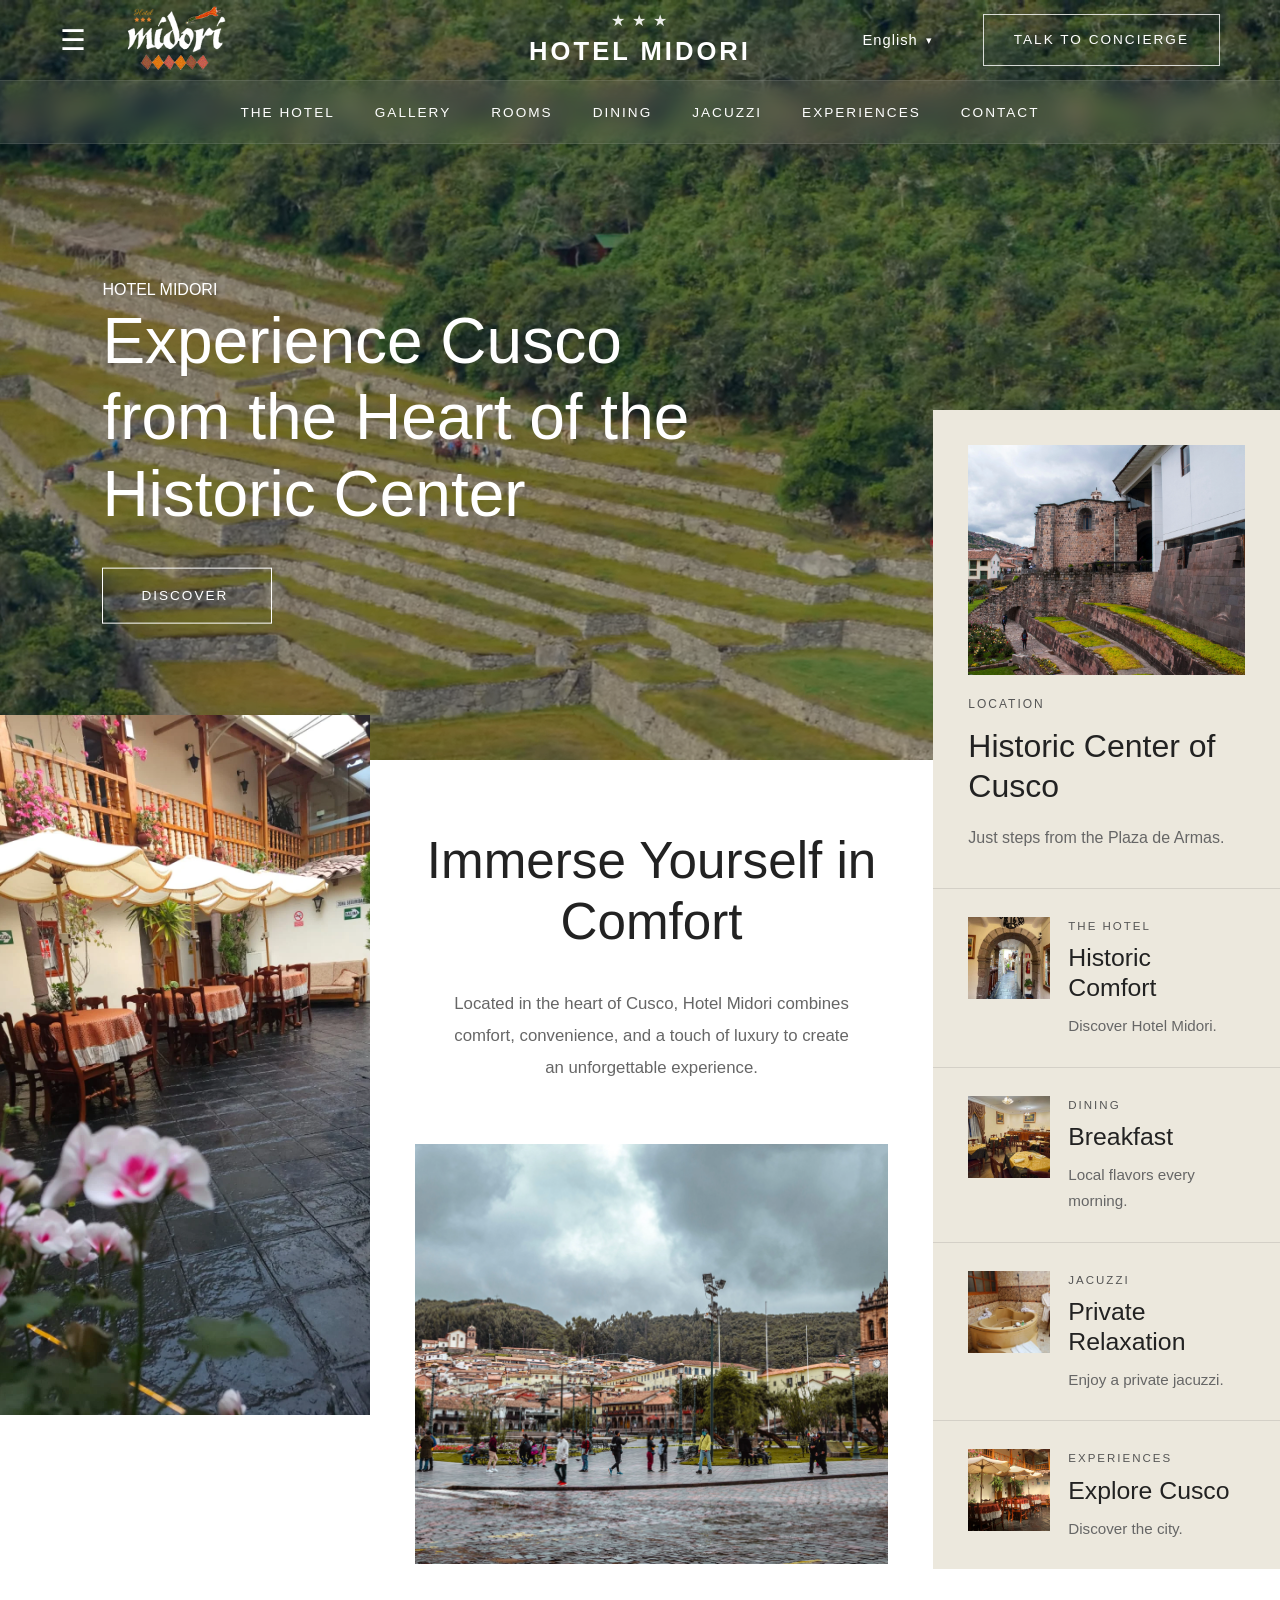
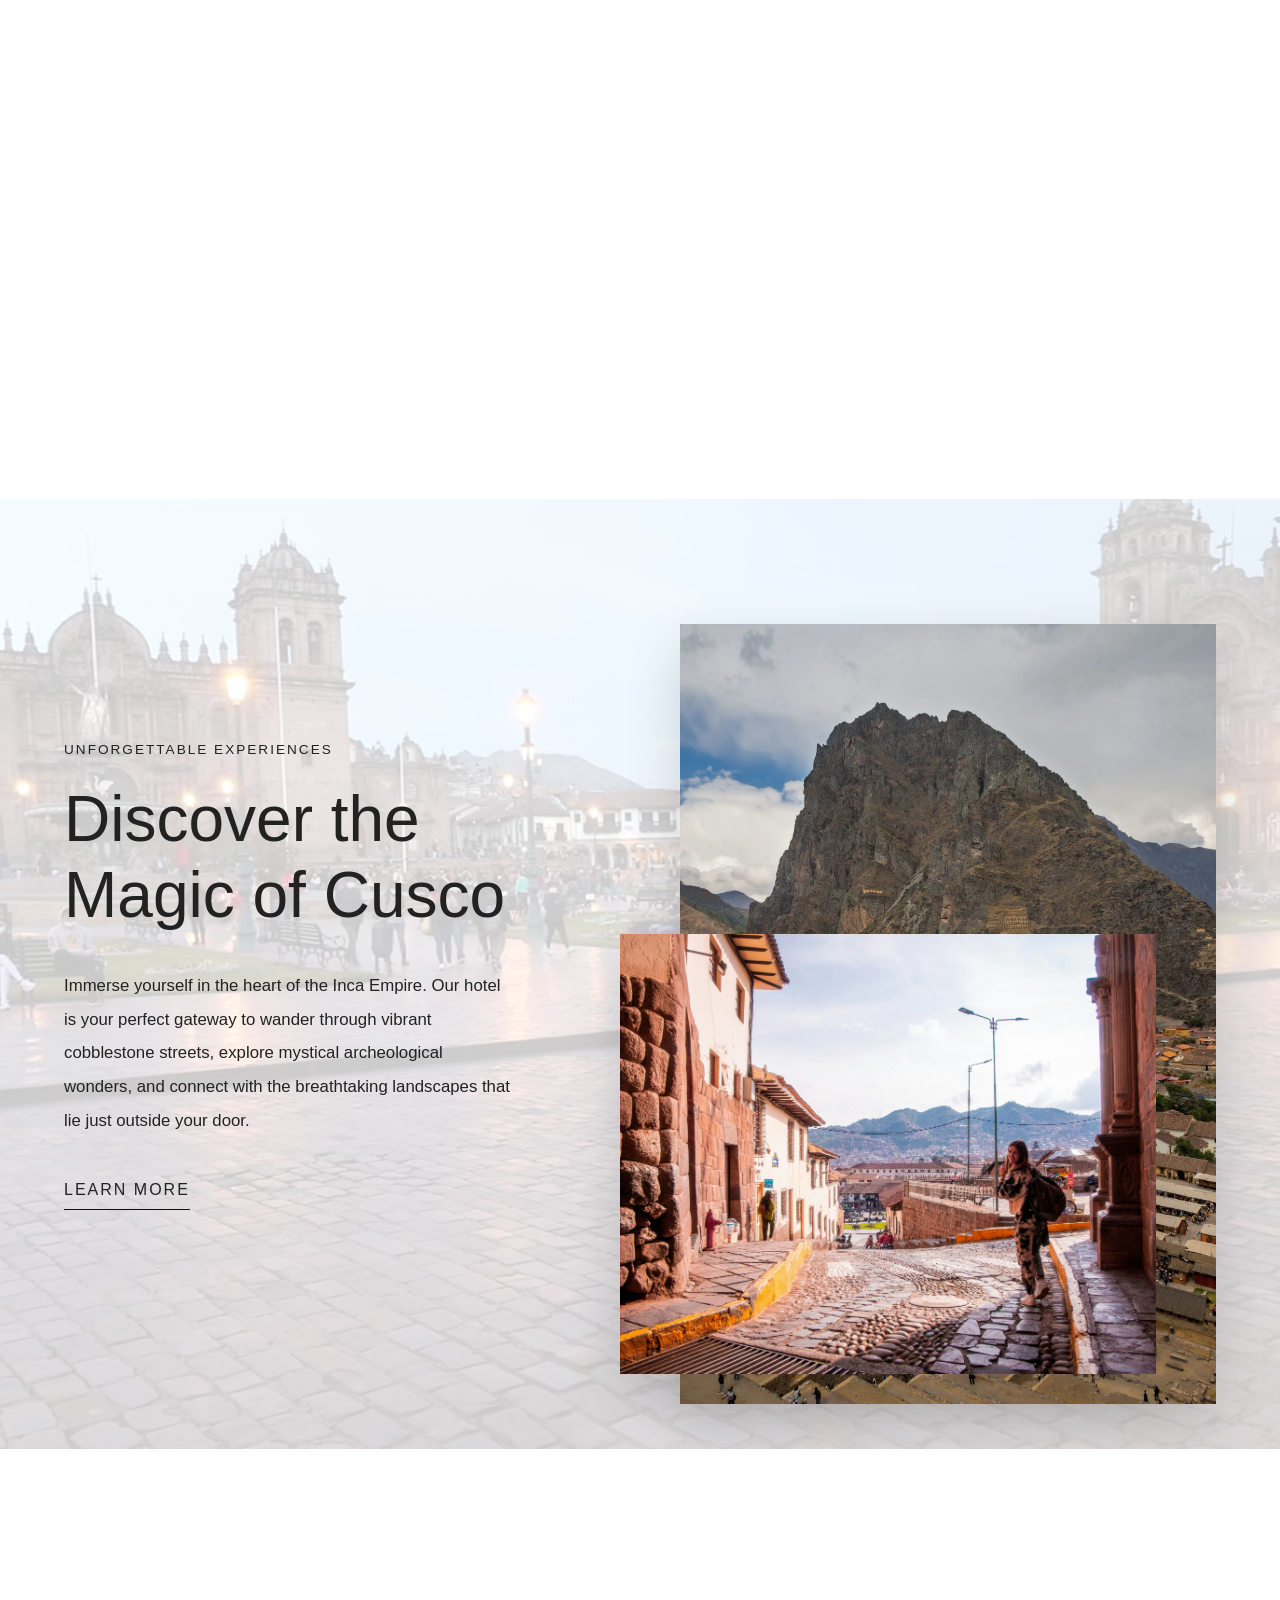
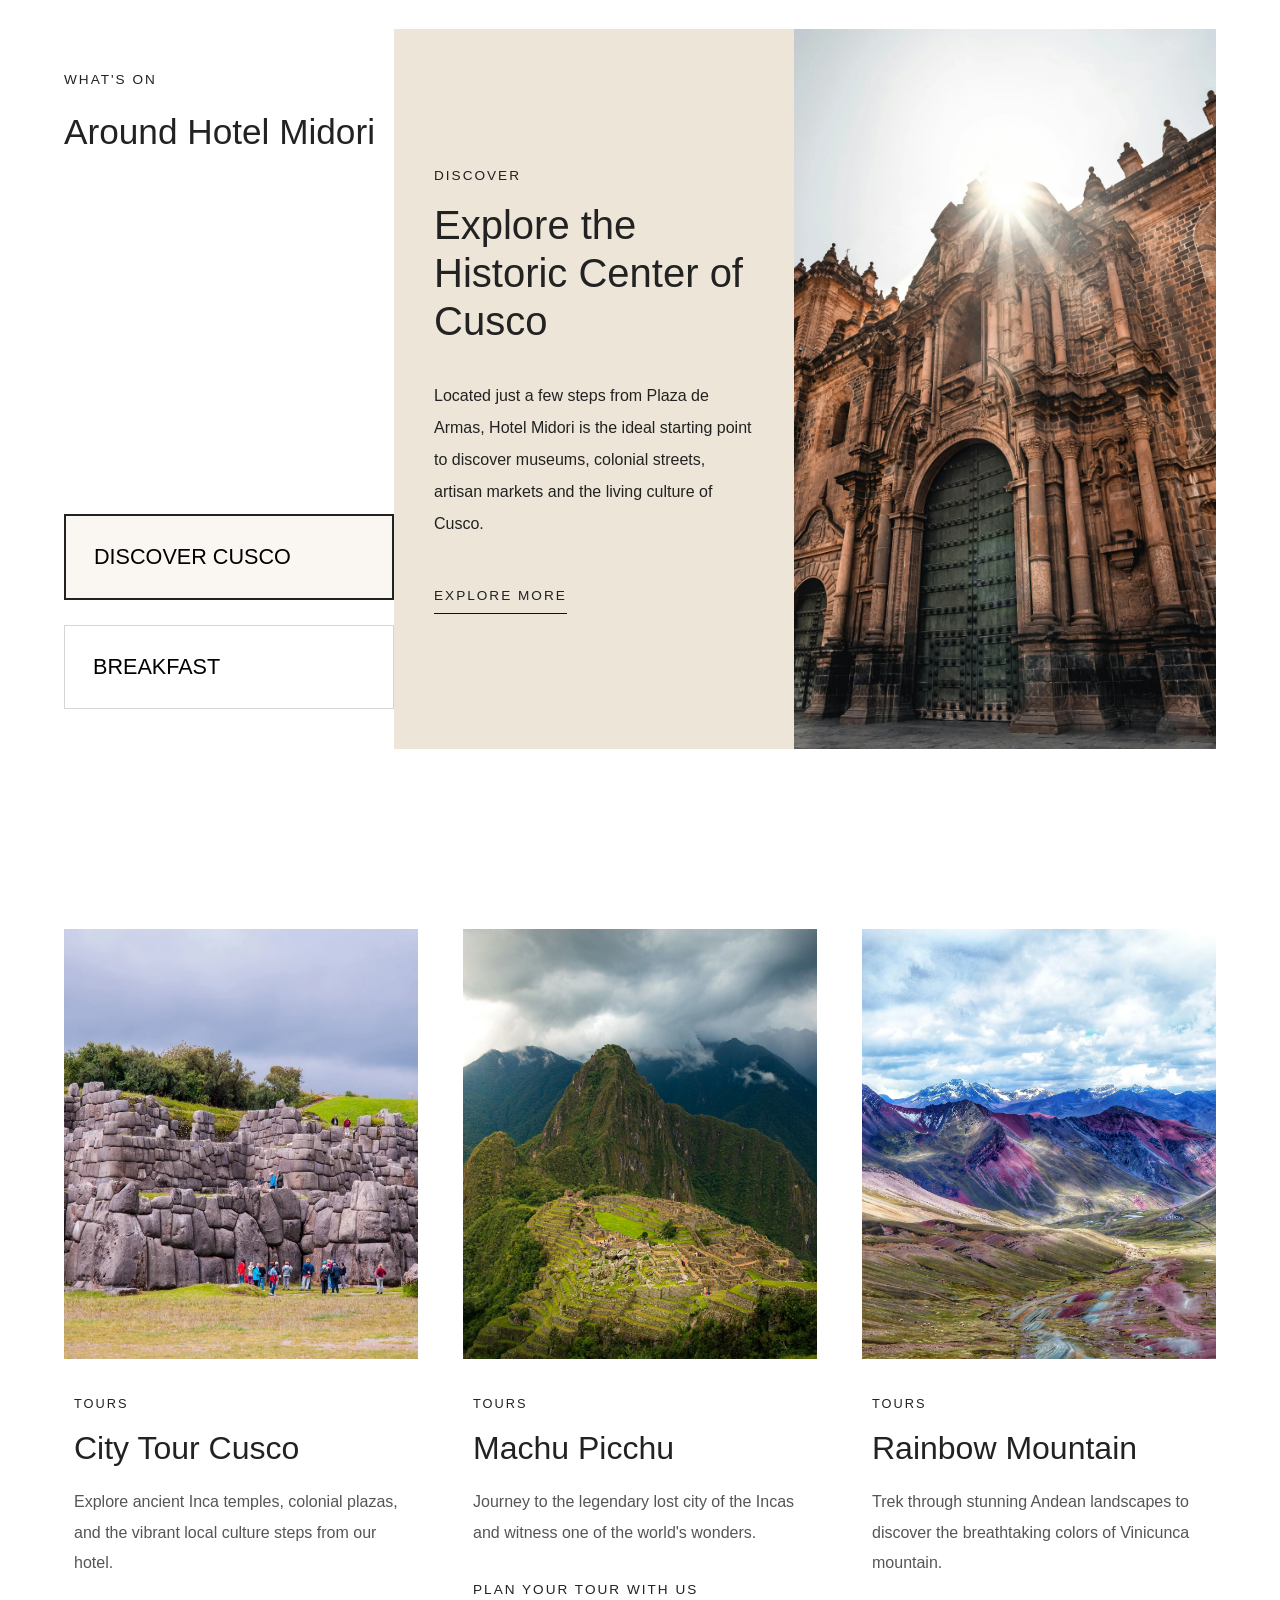
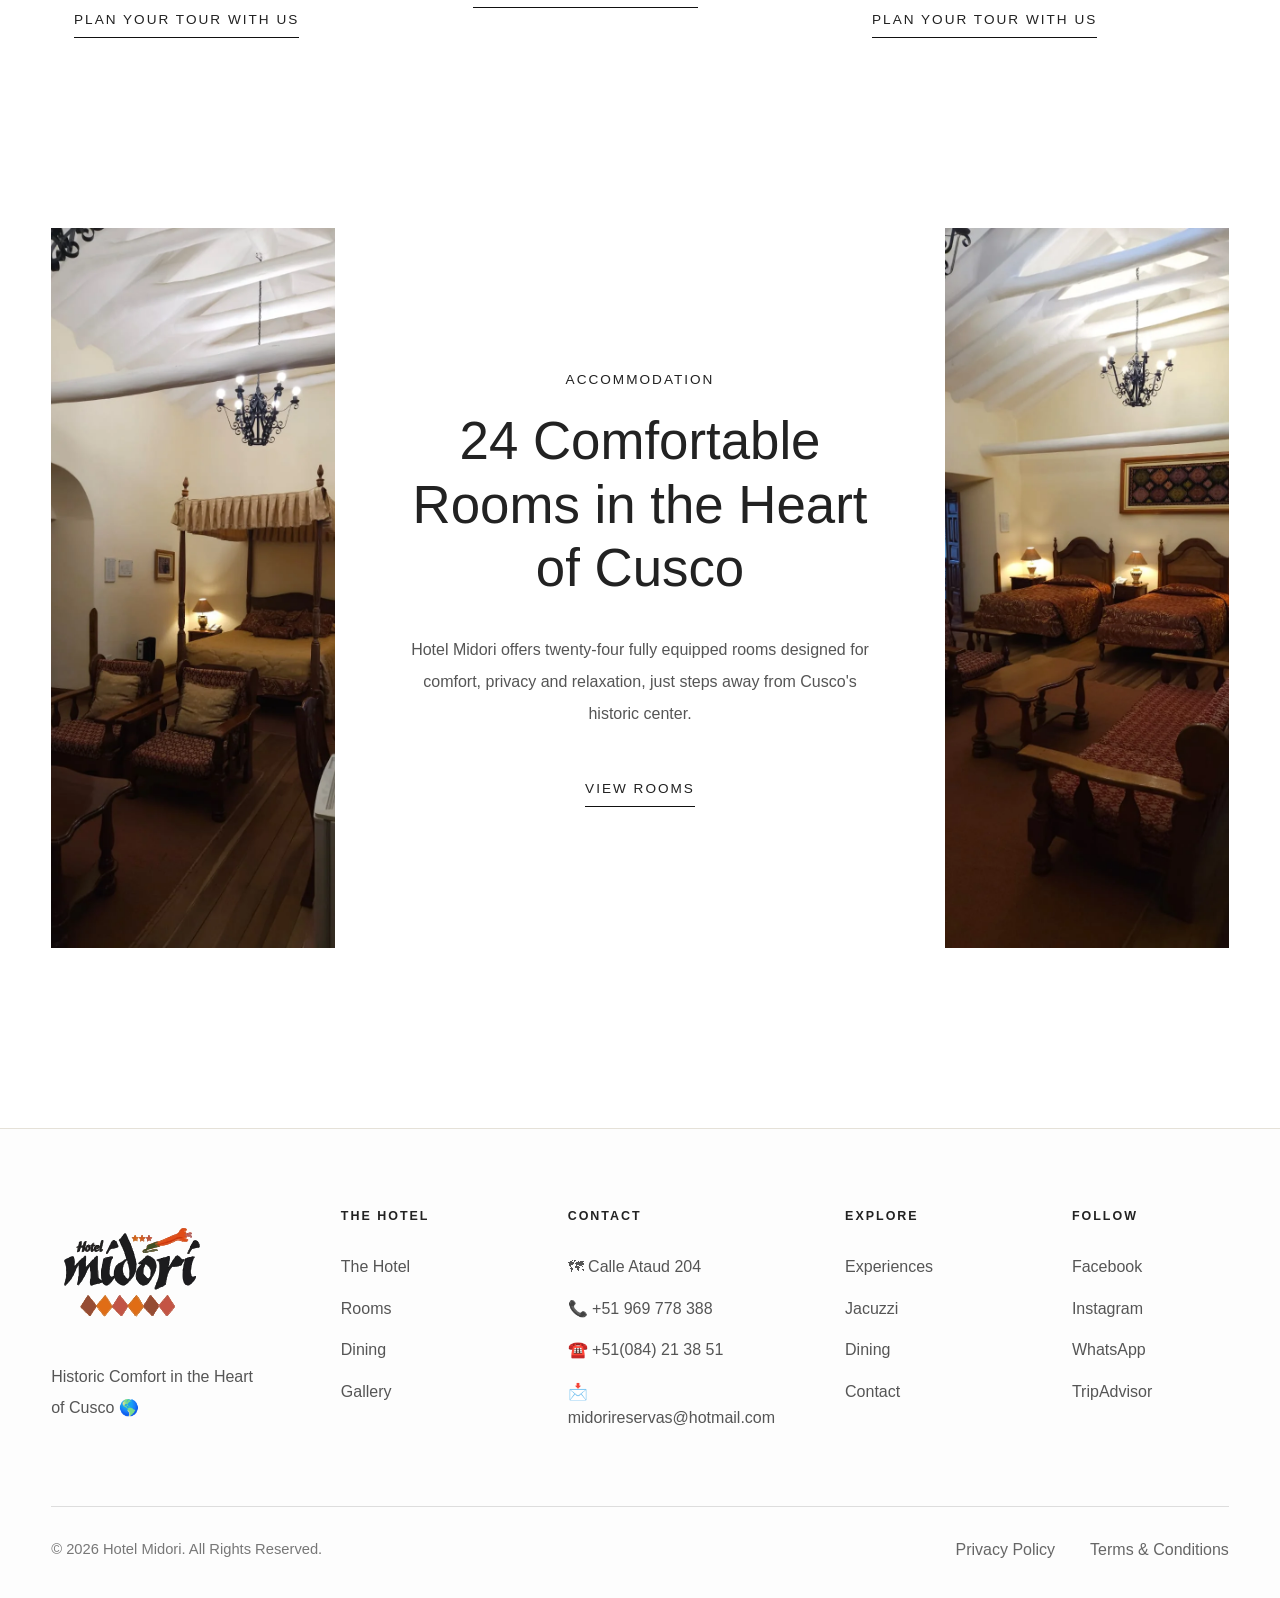
==== index.html @ 438b205a "1er commit - Subida inicial hotel midori" ====
<!DOCTYPE html>
<html lang="en">
<head>
    <meta charset="UTF-8">
    <meta name="viewport" content="width=device-width, initial-scale=1.0">
    <title>Hotel Midori | Historic Hotel in Cusco, Peru</title>

    <meta name="description"
    content="Experience Hotel Midori, a charming colonial hotel in the heart of Cusco offering elegant rooms, personalized service, authentic hospitality and an unforgettable stay just steps from the Plaza de Armas.">

    <meta name="keywords"
    content="Hotel Midori, Cusco hotel, hotel in Cusco, Peru hotel, colonial hotel Cusco, accommodation Cusco, boutique hotel Cusco, hotel near Plaza de Armas">

    <meta name="robots" content="index, follow">
    <meta name="author" content="Hotel Midori">
    <meta name="theme-color" content="#fdfdfd">

    <meta property="article:publisher"
    content="https://www.facebook.com/hotelmidori.cuscoperu">

    <link rel="canonical" href="https://hotelmidori.com/">

    <meta property="og:type" content="website">

    <meta property="og:site_name" content="Hotel Midori">

    <meta property="og:title"
    content="Hotel Midori | Historic Hotel in Cusco">

    <meta property="og:description"
    content="Experience Hotel Midori, a charming colonial hotel in the heart of Cusco offering elegant rooms, personalized service and authentic hospitality.">

    <meta property="og:url"
    content="https://hotelmidori.com/">

    <meta property="og:image"
    content="https://hotelmidori.com/assets/img/seo/cover.webp">

    <meta property="og:image:width"
    content="1200">

    <meta property="og:image:height"
    content="630">

    <meta property="og:locale"
    content="en_US">

    <!-- FAVICON -->
    <link rel="icon" href="assets/img/logo/logocontrolT.svg" type="image/svg+xml">

    <link rel="stylesheet" href="assets/css/style.css">
    <link rel="stylesheet" href="assets/css/index.css">

    <script type="application/ld+json">
    {
    "@context":"https://schema.org",
    "@type":"Hotel",

    "name":"Hotel Midori",

    "url":"https://hotelmidori.com",

    "image":"https://hotelmidori.com/assets/img/seo/cover.webp",

    "telephone":"+51969778388",

    "email":"midorireservas@hotmail.com",

    "address":{

        "@type":"PostalAddress",

        "streetAddress":"Calle Ataud 204",

        "addressLocality":"Cusco",

        "addressRegion":"Cusco",

        "postalCode":"08002",

        "addressCountry":"PE"

    },

    "sameAs":[

        "https://www.facebook.com/hotelmidori.cuscoperu"

    ]

    }
    </script>
</head>
<body>

    <!-- HEADER -->
    <header class="site-header">

        <div class="header-top">

            <div class="header-left">
                <button class="menu-toggle">☰</button>
                <!-- Contenedor de las 3 estrellas -->
                <div class="header-logo">
                    <a   href="index.html" class="logo">
                    <img
                        src="assets/img/logo/logo-blanco.png"
                        alt="Hotel Midori">
                    </a>
                </div>

            </div>
            <!--==================================================
            HAMBURGER BUTTON
            ==================================================-->

            <button
                class="menu-toggle"
                id="menuToggle"
                aria-label="Open navigation">

                <span></span>

                <span></span>

                <span></span>

            </button>





            <div class="header-center">
                <!-- Contenedor de las 3 estrellas -->
                <div class="hotel-stars">
                    <span>★</span><span>★</span><span>★</span>
                </div>

                <a   href="index.html" class="logo">
                    HOTEL MIDORI 
                </a>
                
            </div>

            <div class="header-right">

                <!--==================================================
                LANGUAGE SELECTOR
                ==================================================-->

                <div class="language-selector">

                    <button class="language-btn" id="languageBtn">

                        <span id="currentLanguage">

                            English

                        </span>

                        <span class="language-arrow">

                            ▾

                        </span>

                    </button>


                    <ul class="language-menu" id="languageMenu">

                        <li data-lang="en">

                            English

                        </li>

                        <li data-lang="es">

                            Español

                        </li>

                        <li data-lang="fr">

                            Français

                        </li>

                        <li data-lang="de">

                            Deutsch

                        </li>

                        <li data-lang="pt">

                            Português

                        </li>

                        <li data-lang="it">

                            Italiano

                        </li>

                        <li data-lang="ja">

                            日本語

                        </li>

                    </ul>

                </div>

                <a href="https://wa.me/51969778388?text=Hello!%20I%20need%20expert%20advice%20for%20my%20trip%20to%20Cusco." 
                class="book-btn" target="_blank" rel="noopener noreferrer"
                data-i18n="nav.TALK_TO">
                    TALK TO CONCIERGE <!--GET ADVICE/SPEAK TO AN EXPERT/BOOK NOW-->
                </a>

            </div>

        </div>

        <nav class="main-navigation">

            <ul>

                <li>
                    <a href="pages/the-hotel.html" data-i18n="nav.hotel">
                        THE HOTEL
                    </a>
                </li>

                <li>
                    <a href="pages/gallery.html" data-i18n="nav.gallery">
                        GALLERY
                    </a>
                </li>

                <li>
                    <a href="pages/rooms.html" data-i18n="nav.rooms">
                        ROOMS
                    </a>
                </li>

                <li>
                    <a href="pages/dining.html" data-i18n="nav.dining">
                        DINING
                    </a>
                </li>

                <li>
                    <a href="pages/jacuzzi.html" data-i18n="nav.jacuzzi">
                        JACUZZI
                    </a>
                </li>

                <li>
                    <a href="pages/experiences.html" data-i18n="nav.experiences">
                        EXPERIENCES
                    </a>
                </li>

                <li>
                    <a href="pages/contact.html" data-i18n="nav.contact">
                        CONTACT
                    </a>
                </li>

            </ul>

        </nav>

    </header>

                <!--==================================================
            SIDE MENU
            ==================================================-->

            <nav class="side-menu" id="sideMenu">

                <button
                    class="close-menu"
                    id="closeMenu"
                    aria-label="Close menu">

                    ✕

                </button>


                <ul>

                    <li>

                        <a href="index.html" data-i18n="hamburger.index">

                            Home

                        </a>

                    </li>

                    <li>

                        <a href="pages/the-hotel.html" data-i18n="hamburger.hotel">

                            The Hotel

                        </a>

                    </li>

                    <li>

                        <a href="pages/gallery.html" data-i18n="hamburger.gallery">

                            Gallery

                        </a>

                    </li>

                    <li>

                        <a href="pages/rooms.html" data-i18n="hamburger.rooms">

                            Rooms

                        </a>

                    </li>

                    <li>

                        <a href="pages/dining.html" data-i18n="hamburger.dining">

                            Dining

                        </a>

                    </li>

                    <li>

                        <a href="pages/jacuzzi.html" data-i18n="hamburger.jacuzzi">

                            Jacuzzi

                        </a>

                    </li>

                    <li>

                        <a href="pages/experiences.html" data-i18n="hamburger.experiences">

                            Experiences

                        </a>

                    </li>

                    <li>

                        <a href="pages/contact.html" data-i18n="hamburger.contact">

                            Contact

                        </a>

                    </li>

                </ul>


                <a

                    href="https://wa.me/51969778388?text=Hello!%20I%20would%20like%20to%20check%20room%20availability."

                    class="side-book-btn"

                    target="_blank"
                    data-i18n="hamburger.bookNow">

                    BOOK NOW

                </a>

            </nav>


            <div class="menu-overlay" id="menuOverlay"></div>

<main>

    <!-- HERO -->
    <section class="hero">

        <video autoplay muted loop playsinline>
            <source
                src="assets/video/hero/hero-video.webm"
                type="video/webm">
        </video>

        <div class="hero-content">

            <span data-i18n="hero.index.span">HOTEL MIDORI</span>

            <h1 data-i18n="hero.index.h1">
                Experience Cusco from the Heart of the Historic Center
            </h1>

            <a href="#about-midori" class="hero-btn" data-i18n="hero.index.btn">

                DISCOVER

            </a>

        </div>

    </section>


<!-- ======================================================
     LOCATION INTRO
====================================================== -->

<section class="location-intro">

    <div class="location-layout">

        <!-- LEFT -->

        <div class="location-left">

            <img src="assets/img/hero/intro-left.webp"
                 alt="Hotel Midori">

        </div>


        <!-- CENTER -->

        <div class="location-middle">

            <h2 data-i18n="location.middle.title">

                Immerse Yourself in Comfort

            </h2>

            <p data-i18n="location.middle.description">

                Located in the heart of Cusco,
                Hotel Midori combines comfort,
                warmth and personalized service
                only steps from the Plaza de Armas.

            </p>

            <img
                src="assets/img/hero/intro-center.webp"
                class="middle-image"
                alt="Hotel Midori">

        </div>


        <!-- RIGHT -->

        <aside class="location-right">

            <div class="location-card">

                <img src="assets/img/hero/intro-location.webp">

                <span data-i18n="location.right.location">

                    LOCATION

                </span>

                <h3 data-i18n="location.right.title">

                    Historic Center of Cusco

                </h3>

                <p data-i18n="location.right.description">

                    Just steps from the Plaza de Armas.

                </p>

            </div>


            <a href="pages/the-hotel.html" class="side-item">

                <img src="assets/img/hero/sidebar-hotel.webp">

                <div>

                    <span data-i18n="location.right.theHotel">THE HOTEL</span>

                    <h4 data-i18n="location.right.theHotelTitle">Historic Comfort</h4>

                    <p data-i18n="location.right.theHotelDescription">

                        Discover Hotel Midori.

                    </p>

                </div>

            </a>


            <a href="pages/dining.html" class="side-item">

                <img src="assets/img/hero/sidebar-dining.webp">

                <div>

                    <span data-i18n="location.right.dining">DINING</span>

                    <h4 data-i18n="location.right.breakfast">Breakfast</h4>

                    <p data-i18n="location.right.diningDescription">
                        Local flavors every morning.

                    </p>

                </div>

            </a>


            <a href="pages/jacuzzi.html" class="side-item">

                <img src="assets/img/hero/sidebar-jacuzzi.webp">

                <div>

                    <span data-i18n="location.right.jacuzzi">JACUZZI</span>

                    <h4 data-i18n="location.right.jacuzziTitle">Private Relaxation</h4>

                    <p data-i18n="location.right.jacuzziDescription">
                        Enjoy a private jacuzzi.

                    </p>

                </div>

            </a>


            <a href="pages/experiences.html" class="side-item">

                <img src="assets/img/hero/sidebar-experiences.webp">

                <div>

                    <span data-i18n="location.right.experiences">EXPERIENCES</span>

                    <h4 data-i18n="location.right.experiencesTitle">Explore Cusco</h4>

                    <p data-i18n="location.right.experiencesDescription">
                        Discover the city.

                    </p>

                </div>

            </a>

        </aside>

    </div>

</section>

    <!-- ABOUT MIDORI -->
<section class="about-midori" id="about-midori">

    <video
        class="about-video"
        autoplay
        muted
        loop
        playsinline>

        <source
            src="assets/video/hotel/about-background.webm"
            type="video/webm">

    </video>

    <div class="about-overlay"></div>

    <div class="about-container">

        <div class="about-text">

            <span data-i18n="about.span">UNFORGETTABLE EXPERIENCES</span>

            <h2 data-i18n="about.h2">Discover the Magic of Cusco</h2>

            <p data-i18n="about.p">
                Immerse yourself in the heart of the Inca Empire. Our hotel is 
                your perfect gateway to wander through vibrant cobblestone streets, 
                explore mystical archeological wonders, and connect with the breathtaking 
                landscapes of the Sacred Valley. Your ultimate Peruvian adventure begins right 
                outside your door.
            </p>

            <a href="pages/the-hotel.html" class="about-btn"
            data-i18n="about.a">
                LEARN MORE
            </a>

        </div>

        <div class="about-images">

            <img
                class="about-large"
                src="assets/img/hero/about-main.webp"
                alt="Restaurant">

            <img
                class="about-small"
                src="assets/img/hero/about-secondary.webp"
                alt="Restaurant Interior">

        </div>

    </div>

</section>

    <!-- =========================================
        DISCOVER SHOWCASE
    ========================================== -->

<section class="discover-showcase">

        <!-- MENÚ IZQUIERDO -->

        <aside class="discover-menu">

            <div class="discover-header">

                <span data-i18n="index.discover.menu_header">WHAT'S ON</span>

                <h2 id="discoverSectionTitle" data-i18n="index.discover.menu_title">
                    Around Hotel Midori
                </h2>

            </div>

            <div class="discover-options">

                <button
                    class="discover-btn active"
                    data-item="0"
                    id="btn-discover-0">

                    DISCOVER CUSCO

                </button>

                <button
                    class="discover-btn"
                    data-item="1"
                    id="btn-discover-1">

                    BREAKFAST

                </button>

            </div>

        </aside>

        <!-- CONTENIDO -->

        <article class="discover-content">

            <span id="discoverTag">

                DISCOVER

            </span>

            <h2 id="discoverTitle">

                Explore the Historic Center of Cusco

            </h2>

            <p id="discoverDescription">

                Located just a few steps from Plaza de Armas,
                Hotel Midori is the perfect starting point to
                discover museums, churches, local markets and
                the living culture of Cusco.

            </p>

            <a
                id="discoverLink" href="">

                Explore more

            </a>

        </article>

        <!-- IMAGEN -->

        <div class="discover-photo">

            <img

                id="discoverImage"

                src="assets/img/hero/discover-cusco.webp"

                alt="Discover">

        </div>

    </section>


    <!-- =========================================
        FEATURE CARDS
    ========================================== -->

    <section class="feature-cards">

        <article class="feature-card">

            <img
                src="assets/img/hero/experience-tour-1.webp"
                alt="Jacuzzi">

            <div class="feature-info">

                <span data-i18n="featureCard.span">
                    TOURS
                </span>

                <h3 data-i18n="featureCard.cityTourTitle">
                    City Tour Cusco
                </h3>

                <p data-i18n="featureCard.cityTourDescription">

                    Explore ancient Inca temples, colonial plazas, and the vibrant local culture steps from our hotel.

                </p>

                <a href="https://wa.me/51969778388" target="_blank" rel="noopener noreferrer"
                data-i18n="featureCard.link">
                    PLAN YOUR TOUR WITH US
                </a>

            </div>

        </article>


        <article class="feature-card">
            <img
                src="assets/img/hero/experience-tour-2.webp"
                alt="Experiences">

            <div class="feature-info">

                <span data-i18n="featureCard.span">

                    TOURS

                </span>

                <h3 data-i18n="featureCard.machuPicchuTitle">

                    Machu Picchu

                </h3>

                <p data-i18n="featureCard.machuPicchuDescription">

                    Journey to the legendary lost city of the Incas and witness one of the world's wonders.

                </p>

                <a href="https://wa.me/51969778388" target="_blank" rel="noopener noreferrer"
                data-i18n="featureCard.link">
                    PLAN YOUR TOUR WITH US
                </a>

            </div>

        </article>

        <article class="feature-card">

            <img
                src="assets/img/hero/experience-tour-3.webp"
                alt="Tours">

            <div class="feature-info">

                <span data-i18n="featureCard.span">

                    TOURS

                </span>

                <h3 data-i18n="featureCard.rainbowMountainTitle">

                    Rainbow Mountain

                </h3>

                <p data-i18n="featureCard.rainbowMountainDescription">

                    Trek through stunning Andean landscapes to discover the breathtaking colors of Vinicunca mountain.

                </p>

                <a href="https://wa.me/51969778388" target="_blank" rel="noopener noreferrer"
                data-i18n="featureCard.link">
                    PLAN YOUR TOUR WITH US
                </a>

            </div>

        </article>

    </section>

    <!-- =========================================
        ACCOMMODATION
    ========================================== -->

    <section class="accommodation">

        <!-- Imagen izquierda -->

        <div class="accommodation-image">

            <img
                src="assets/img/rooms/room-left.webp"
                alt="Room">

        </div>

        <!-- Texto -->

        <div class="accommodation-content">

            <span data-i18n="accommodation.span">

                ACCOMMODATION

            </span>

            <h2 data-i18n="accommodation.h2">

                24 Comfortable Rooms
                in the Heart of Cusco

            </h2>

            <p data-i18n="accommodation.p">

                Hotel Midori offers twenty-four fully equipped rooms designed for
                comfort, privacy and relaxation, just steps away from Cusco's
                historic Plaza de Armas.

            </p>

            <a href="pages/rooms.html" class="accommodation-btn"
            data-i18n="accommodation.btn">

                VIEW ROOMS

            </a>

        </div>

        <!-- Imagen derecha -->

        <div class="accommodation-image">

            <img
                src="assets/img/rooms/room-right.webp"
                alt="Room">

        </div>

    </section>




</main>



<!-- ====================FOOTER=====================  -->
<footer>

    <div class="footer-container">

        <div class="footer-grid">

            <!-- Logo -->

            <div class="footer-brand">

                <img
                    src="assets/img/logo/logoNegro.svg"
                    alt="Hotel Midori">

                <p class="footer-column">
                    <a href="pages/contact.html#contact-info" class="footer-location-link"
                    data-i18n="footer.location">
                        Historic Comfort in the Heart of Cusco 🌎
                    </a>
                </p>

            </div>


            <!-- Hotel -->

            <div class="footer-column">

                <h4 data-i18n="footer.Hotel">

                    THE HOTEL

                </h4>

                <a href="pages/the-hotel.html" data-i18n="footer.theHotel">The Hotel</a>

                <a href="pages/rooms.html" data-i18n="footer.rooms">Rooms</a>

                <a href="pages/dining.html" data-i18n="footer.dining">Dining</a>

                <a href="pages/gallery.html" data-i18n="footer.gallery">Gallery</a>

            </div>


            <!-- Contact -->

            <div class="footer-column">

                <h4 data-i18n="footer.contact">

                    CONTACT

                </h4>

                <a href="pages/contact.html">

                    🗺 Calle Ataud 204

                </a>

                <a href="https://wa.me/51969778388" target="_blank">

                    📞 +51 969 778 388
                    
                </a>

                <a href="tel:+51084213851" target="_blank">

                    ☎️ +51(084) 21 38 51

                </a>

                <a href="mailto:midorireservas@hotmail.com" target="_blank">

                    📩 midorireservas@hotmail.com

                </a>

            </div>


            <!-- Explore -->

            <div class="footer-column">

                <h4 data-i18n="footer.explore">

                    EXPLORE

                </h4>

                <a href="pages/experiences.html" data-i18n="footer.experiences">Experiences</a>

                <a href="pages/jacuzzi.html" data-i18n="footer.jacuzzi">Jacuzzi</a>

                <a href="pages/dining.html" data-i18n="footer.dining">Dining</a>

                <a href="pages/contact.html" data-i18n="footer.contact">Contact</a>

            </div>


            <!-- Social -->

            <div class="footer-column">

                <h4 data-i18n="footer.follow">

                    FOLLOW

                </h4>

                <a href="https://www.facebook.com/hotelmidori.cuscoperu#" target="_blank">Facebook</a>

                <a href="https://www.instagram.com/hotelmidoricusco/" target="_blank">Instagram</a>

                <a href="https://wa.me/51969778388" target="_blank">WhatsApp</a>

                <a href="https://www.tripadvisor.com/Hotel_Review-g294314-d647484-Reviews-Midori_Hotel-Cusco_Cusco_Region.html" target="_blank">TripAdvisor</a>
            </div>

        </div>


        <div class="footer-bottom">

            <p data-i18n="footer.rights">

                © 2026 Hotel Midori.
                All Rights Reserved.

            </p>

            <div>

                <a href="pages/privacyPolicy.html#legal-header" target="_blank"
                data-i18n="footer.privacyPolicy">

                    Privacy Policy

                </a>

                <a href="pages/termsConditions.html#legal-content" target="_blank"
                data-i18n="footer.termsConditions">

                    Terms & Conditions

                </a>

            </div>

        </div>

    </div>

</footer>

    <!-- Widget Flotante de WhatsApp -->
    <div class="wsp-widget" id="wspWidget">
        <!-- Cabecera del chat (Aquí pones la foto y nombre) -->
        <div class="wsp-header">
            <img src="assets/img/logo/logo-midori.webp" alt="Hotel Midori" class="wsp-avatar">
            <div class="wsp-hotel-info">
                <h4>Hotel Midori</h4>
                <span data-i18n="wsp.teamReplies">Our team usually replies in minutes</span>
            </div>
            <button class="wsp-close" id="wspClose">×</button>
        </div>
        
        <!-- Cuerpo del chat (El mensaje de bienvenida) -->
        <div class="wsp-body">
            <p class="wsp-msg" data-i18n="wsp.welcomeMessage">
                Hello! 👋 Thank you for visiting Hotel Midori. How can our travel experts assist you today?
            </p>
        </div>
        
        <!-- Botón de acción real -->
        <div class="wsp-footer">
            <a href="https://wa.me/51969778388?text=Hello!%20I%20need%20expert%20advice%20for%20my%20trip%20to%20Cusco." 
            target="_blank" 
            rel="noopener noreferrer" 
            class="wsp-chat-btn" data-i18n="wsp.startChat">
                Start Chat
            </a>
        </div>
    </div>

    <script src="assets/js/index.js"></script>
    <script src="assets/js/unified.js"></script>

</body>
</html>
---- assets/css/style.css ----
/* =========================
   RESET
========================= */

*{
    margin:0;
    padding:0;
    box-sizing:border-box;
}

html{
    scroll-behavior:smooth;
}

body{
    font-family: Arial, Helvetica, sans-serif;
    color:#222;
    background:#ffffff;
    line-height:1.6;
}

img{
    max-width:100%;
    display:block;
}

a{
    text-decoration:none;
    color:inherit;
}

ul{
    list-style:none;
}

button{
    border:none;
    background:none;
    cursor:pointer;
}

/* =========================
   VARIABLES
========================= */

:root{

    --color-primary:#ffffff;

    --color-dark:#111111;

    --color-light:#f5f3ef;

    --color-accent:#d8d2c7;

    --color-border:rgba(255,255,255,.25);

    --header-height:80px;

    --container-width:1400px;

    --transition:.3s ease;

}

/* =========================
   UTILITIES
========================= */

.container{
    width:min(90%, var(--container-width));
    margin:auto;
}

.section-spacing{
    padding:120px 0;
}

/* =========================
   BUTTONS
========================= */

.book-btn,
.hero-btn{

    display:inline-flex;

    align-items:center;

    justify-content:center;

    min-width:170px;

    padding:14px 30px;

    border:1px solid rgba(255,255,255,.8);

    color:#fff;

    font-size:.85rem;

    letter-spacing:2px;

    text-transform:uppercase;

    transition:var(--transition);
}

.book-btn:hover,
.hero-btn:hover{

    background:#fff;

    color:#111;

}

/* =========================
   HEADER
========================= */

.site-header{

    position:fixed;

    top:0;

    left:0;

    width:100%;

    z-index:1000;

    color:#fff;
}

.header-top{

    height:80px;

    display:flex;

    align-items:center;

    justify-content:space-between;

    padding:0 60px;

    position: relative;
}
.header-center {
    display: flex;
    flex-direction: column;
    align-items: center;
    justify-content: center;
    
    position: absolute;
    left: 50%;
    transform: translateX(-50%);
}
/* Estilo de las estrellas */
.hotel-stars {
    display: flex;
    gap: 6px;
    margin-bottom: -2px;
}

.hotel-stars span {
    color: #fff;
    font-size: 1.0rem;
    letter-spacing: 1px;
    opacity: 0.9;
}

.header-left,
.header-right{

    display:flex;

    align-items:center;

    gap:20px;
}

.logo{

    font-size:1.6rem;

    font-weight:600;

    letter-spacing:3px;
}

.brand-name{

    letter-spacing:2px;

    font-size:.9rem;
}

/*==================================================
LANGUAGE SELECTOR
==================================================*/

.language-selector{

    position:relative;

    margin-right:30px;

}


/*===== BUTTON =====*/

.language-btn{

    display:flex;

    align-items:center;

    gap:8px;

    background:none;

    border:none;

    cursor:pointer;

    color:#fff;

    font-size:.92rem;

    letter-spacing:1px;

    transition:.3s;

}

.language-btn:hover{

    opacity:.75;

}

.language-arrow{

    font-size:.7rem;

    transition:.3s;

}


/*===== MENU =====*/

.language-menu{

    position:absolute;

    top:45px;

    right:0;

    width:190px;

    padding:12px 0;

    background:#fff;

    list-style:none;

    border-radius:8px;

    box-shadow:0 15px 40px rgba(0,0,0,.12);

    opacity:0;

    visibility:hidden;

    transform:translateY(15px);

    transition:.3s;

    z-index:999;

}


/*===== ACTIVE =====*/

.language-selector.active .language-menu{

    opacity:1;

    visibility:visible;

    transform:translateY(0);

}

.language-selector.active .language-arrow{

    transform:rotate(180deg);

}


/*===== ITEMS =====*/

.language-menu li{

    padding:13px 22px;

    cursor:pointer;

    color:#333;

    transition:.25s;

    font-size:.92rem;

}

.language-menu li:hover{

    background:#f5f5f5;

    padding-left:28px;

}


/*==================================================
RESPONSIVE
==================================================*/

@media(max-width:992px){

    .language-selector{

        margin-right:20px;

    }

    .header-center{

        display:none;

    }

}



/* =========================
   NAVIGATION
========================= */

.main-navigation{

    width:100%;

    backdrop-filter:blur(10px);

    background:rgba(255,255,255,.08);

    border-top:1px solid rgba(255,255,255,.1);

    border-bottom:1px solid rgba(255,255,255,.1);
}

.main-navigation ul{

    display:flex;

    justify-content:center;

    gap:40px;

    padding:18px 20px;
}

.main-navigation a{

    color:#fff;

    font-size:.85rem;

    letter-spacing:2px;

    text-transform:uppercase;

    transition:var(--transition);
}

.main-navigation a:hover{

    opacity:.7;
}

/* =========================
   COMMON SECTIONS
========================= */

section{

    position:relative;
}

h1,h2,h3,h4{

    font-weight:400;

    line-height:1.2;
}

h1{

    font-size:4rem;
}

h2{

    font-size:3rem;
}

p{

    font-size:1rem;
}


/* =========================
   RESPONSIVE
========================= */

@media(max-width:1024px){

    .main-navigation ul{

        flex-wrap:wrap;

        gap:20px;
    }

    .site-footer{

        grid-template-columns:1fr 1fr;
    }

}

@media(max-width:768px){

    .header-top{

        padding:0 20px;
    }

    .logo{

        font-size:1.2rem;
    }

    h1{

        font-size:2.8rem;
    }

    h2{

        font-size:2rem;
    }

    


}

/*==================================================
SIDE MENU
==================================================*/

.menu-toggle{

    background:none;

    border:none;

    color:#fff;

    font-size:1.8rem;

    cursor:pointer;

    margin-right:20px;

    transition:.3s;

}

.menu-toggle:hover{

    opacity:.7;

}


/*===== SIDE MENU =====*/

.side-menu{

    position:fixed;

    top:0;

    left:-360px;

    width:340px;

    height:100vh;

    background:#ffffff;

    padding:40px;

    box-sizing:border-box;

    z-index:3000;

    transition:left .45s ease;

    display:flex;

    flex-direction:column;

}

.side-menu.active{

    left:0;

}


/*===== CLOSE =====*/

.close-menu{

    align-self:flex-end;

    background:none;

    border:none;

    font-size:2rem;

    cursor:pointer;

    margin-bottom:45px;

}


/*===== MENU =====*/

.side-menu ul{

    list-style:none;

    padding:0;

    margin:0;

    flex:1;

}

.side-menu li{

    margin-bottom:28px;

}

.side-menu a{

    text-decoration:none;

    color:#222;

    font-size:1.15rem;

    transition:.3s;

}

.side-menu ul a:hover{

    padding-left:12px;

}


/*===== BOOK BUTTON =====*/

.side-book-btn{

    display:inline-block;

    text-align:center;

    padding:16px;

    border:1px solid #222;

    text-decoration:none;

    color:#222;

    text-transform:uppercase;

    letter-spacing:2px;

    transition:.35s;

}

.side-book-btn:hover{

    background:#222;

    color:#fff;

}


/*===== OVERLAY =====*/

.menu-overlay{

    position:fixed;

    inset:0;

    background:rgba(0,0,0,.35);

    opacity:0;

    visibility:hidden;

    transition:.35s;

    z-index:2500;

}

.menu-overlay.active{

    opacity:1;

    visibility:visible;

}

/*==================================================
RESPONSIVE
==================================================*/

@media(max-width:1100px){

    nav{

        display:none;

    }

}


/*==================================================
FOOTER
==================================================*/

footer{

    background:#fdfdfd;

    border-top:1px solid #e5e1d8;

    margin-top:180px;

}

.footer-container{

    width:92%;

    max-width:1600px;

    margin:auto;

    padding:80px 0 35px;

}


/*==================================================
GRID
==================================================*/

.footer-grid{

    display:grid;

    grid-template-columns:
        1.4fr
        1fr
        1fr
        1fr
        1fr;

    gap:70px;

    align-items:flex-start;

    padding-bottom:60px;

}


/*==================================================
LOGO
==================================================*/

.header-logo img{

    width:100px;

    display:block;

    margin-bottom:2px;

}

.footer-brand img{

    width:170px;

    display:block;

    margin-bottom:25px;

}

.footer-brand p{

    color:#666;

    line-height:1.9;

    max-width:260px;

}



/*==================================================
COLUMNS
==================================================*/

.footer-column h4{

    font-size:.78rem;

    font-weight:600;

    letter-spacing:2px;

    text-transform:uppercase;

    margin-bottom:30px;

    color:#222;

}

.footer-column a{

    display:block;

    margin-bottom:16px;

    text-decoration:none;

    color:#555;

    transition:.25s;

}

.footer-column a:hover{

    color:#000;

    padding-left:5px;

}

.footer-column p{

    color:#666;

    margin-bottom:12px;

    line-height:1.8;

}


/*==================================================
BOTTOM
==================================================*/

.footer-bottom{

    border-top:1px solid #ddd;

    padding-top:30px;

    display:flex;

    justify-content:space-between;

    align-items:center;

}

.footer-bottom p{

    color:#777;

    font-size:.92rem;

}

.footer-bottom div{

    display:flex;

    gap:35px;

}

.footer-bottom a{

    text-decoration:none;

    color:#666;

    transition:.25s;

}

.footer-bottom a:hover{

    color:#000;

}


/*==================================================
RESPONSIVE
==================================================*/

@media(max-width:1200px){

    .footer-grid{

        grid-template-columns:repeat(3,1fr);

        gap:50px;

    }

}


@media(max-width:850px){

    .footer-grid{

        grid-template-columns:repeat(2,1fr);

    }

    .footer-bottom{

        flex-direction:column;

        gap:20px;

        text-align:center;

    }

}


@media(max-width:600px){

    .footer-grid{

        grid-template-columns:1fr;

        gap:40px;

    }

}




/*========== GLOBALES =========*/
/*========== GLOBALES =========*/
/*========== GLOBALES =========*/

/*====    boton reutilizable =====*/
.hero-btn{

    display:inline-block;

    padding:16px 38px;

    border:1px solid #fff;

    color:#fff;

    text-decoration:none;

    text-transform:uppercase;

    letter-spacing:2px;

    transition:.35s;

}

.hero-btn:hover{

    background:#fff;

    color:#222;

}

/*==================================================
DISCOVER MORE (GLOBAL COMPONENT)
==================================================*/

.discover-more{

    max-width:1500px;

    margin:220px auto;

    padding:0 40px;

    text-align:center;

}


/*===== TITLE =====*/

.discover-more h2{

    font-size:3.4rem;

    font-weight:300;

    margin-bottom:80px;

}


/*===== GRID =====*/

.discover-grid{

    display:grid;

    grid-template-columns:repeat(4,1fr);

    gap:30px;

}


/*===== CARD =====*/

.discover-card{

    display:block;

    text-decoration:none;

    color:inherit;

    transition:.35s;

}

.discover-card:hover{

    transform:translateY(-10px);

}


/*===== IMAGE =====*/

.discover-card img{

    width:100%;

    height:340px;

    object-fit:cover;

    display:block;

    margin-bottom:22px;

    transition:.45s;

}

.discover-card:hover img{

    transform:scale(1.03);

}


/*===== TEXT =====*/

.discover-card h3{

    font-size:2rem;

    font-weight:300;

    margin-bottom:12px;

}

.discover-card p{

    font-size:.95rem;

    color:#666;

    line-height:1.8;

}

/*==================================================
GLOBAL CTA (REUSABLE COMPONENT)
==================================================*/

.site-cta{

    position:relative;

    width:100%;

    height:720px;

    margin-top:220px;

    overflow:hidden;

}


/*===== IMAGE =====*/

.site-cta img{

    width:100%;

    height:100%;

    object-fit:cover;

    display:block;

}


/*===== OVERLAY =====*/

.site-cta::before{

    content:"";

    position:absolute;

    inset:0;

    background:rgba(0,0,0,.32);

}


/*===== CONTENT =====*/

.site-cta-content{

    position:absolute;

    top:50%;

    left:50%;

    transform:translate(-50%,-50%);

    text-align:center;

    color:#fff;

    width:90%;

    max-width:900px;

}


/*===== TEXT =====*/

.site-cta-content span{

    display:block;

    margin-bottom:18px;

    font-size:.85rem;

    letter-spacing:3px;

    text-transform:uppercase;

}

.site-cta-content h2{

    font-size:4.5rem;

    font-weight:300;

    line-height:1.15;

    margin-bottom:40px;

}

/*===== DESCRIPTION =====*/

.site-cta-content p{

    max-width:650px;

    margin:0 auto 45px;

    line-height:1.9;

    font-size:1.05rem;

    color:rgba(255,255,255,.92);

}


/*===== BUTTON =====*/

.site-cta-btn{

    display:inline-block;

    padding:18px 42px;

    border:1px solid #fff;

    color:#fff;

    text-decoration:none;

    text-transform:uppercase;

    letter-spacing:2px;

    transition:
        background .35s,
        color .35s,
        transform .35s;

}

.site-cta-btn:hover{

    background:#fff;

    color:#222;

    transform:translateY(-3px);

}


/*===== IMAGE HOVER =====*/

.site-cta img{

    transition:transform .8s ease;

}

.site-cta:hover img{

    transform:scale(1.06);

}


/*==================================================
RESPONSIVE
==================================================*/

@media(max-width:992px){

    .site-cta{

        height:560px;

        margin-top:170px;

    }

    .site-cta-content h2{

        font-size:3rem;

    }

}

@media(max-width:768px){

    .site-cta{

        height:450px;

        margin-top:120px;

    }

    .site-cta-content{

        width:88%;

    }

    .site-cta-content h2{

        font-size:2.3rem;

    }

    .site-cta-content p{

        font-size:1rem;

        margin-bottom:35px;

    }

    .site-cta-btn{

        padding:16px 34px;

    }

}


/* ------------------------------------
        Contenedor del Widget 
--------------------------------------*/
.wsp-widget {
    position: fixed;
    bottom: 30px;
    right: 30px;
    width: 320px;
    background: #fff;
    border-radius: 12px;
    box-shadow: 0 8px 24px rgba(0,0,0,0.15);
    font-family: inherit;
    z-index: 2000;
    overflow: hidden;
    display: none; /* Se oculta por defecto para que JS lo maneje */
    animation: fadeInUp 0.3s ease-out;
}

/* Cabecera */
.wsp-header {
    background: #075E54; /* Verde WhatsApp elegante, o usa el color de tu hotel */
    color: #fff;
    padding: 15px;
    display: flex;
    align-items: center;
    gap: 12px;
    position: relative;
}

.wsp-avatar {
    width: 40px;
    height: 40px;
    border-radius: 50%;
    object-fit: cover;
    border: 2px solid #fff;
}

.wsp-hotel-info h4 {
    margin: 0;
    font-size: 0.95rem;
    font-weight: 600;
}

.wsp-hotel-info span {
    font-size: 0.75rem;
    opacity: 0.8;
}

.wsp-close {
    position: absolute;
    top: 10px;
    right: 15px;
    background: none;
    border: none;
    color: #fff;
    font-size: 1.5rem;
    cursor: pointer;
    opacity: 0.7;
}
.wsp-close:hover { opacity: 1; }

/* Cuerpo */
.wsp-body {
    background: #E5DDD5; /* Fondo clásico de chat */
    padding: 20px;
    min-height: 80px;
}

.wsp-msg {
    background: #fff;
    padding: 10px 14px;
    border-radius: 0 8px 8px 8px;
    margin: 0;
    font-size: 0.85rem;
    color: #333;
    line-height: 1.4;
    box-shadow: 0 1px 2px rgba(0,0,0,0.1);
}

/* Footer y Botón */
.wsp-footer {
    padding: 12px;
    background: #fff;
    text-align: center;
}

.wsp-chat-btn {
    display: block;
    background: #25D366;
    color: #fff;
    text-decoration: none;
    padding: 10px;
    border-radius: 6px;
    font-size: 0.9rem;
    font-weight: 600;
    transition: background 0.2s;
}
.wsp-chat-btn:hover { background: #20ba5a; }

/* Animación de entrada */
@keyframes fadeInUp {
    from { opacity: 0; transform: translateY(20px); }
    to { opacity: 1; transform: translateY(0); }
}
---- assets/css/index.css ----
.location-left-image img,
.featured-image img,
.location-image img,
.sidebar-link img{

    width:100%;

    height:100%;

    display:block;

    object-fit:cover;
}

/* =========================
   HERO
========================= */

.hero{

    position:relative;

    height:100vh;

    overflow:hidden;
}

.hero video{

    position:absolute;

    inset:0;

    width:100%;

    height:100%;

    object-fit:cover;
}

.hero::after{

    content:"";

    position:absolute;

    inset:0;

    background:rgba(0,0,0,.35);
}

.hero-content{

    position:absolute;

    z-index:2;

    left:8%;

    top:50%;

    transform:translateY(-50%);

    max-width:700px;

    color:white;
}

.hero-subtitle{

    display:block;

    margin-bottom:20px;

    letter-spacing:3px;

    text-transform:uppercase;

    font-size:.9rem;
}

.hero-content h1{

    max-width:650px;

    margin-bottom:35px;
}

/*==================================================
LOCATION INTRO
==================================================*/

.location-intro{

    position:relative;

    width:100%;

    margin-top:-140px;

    margin-bottom:140px;

    z-index:20;

}

.location-layout{

    width:100%;

    display:flex;

    align-items:flex-start;

}


/*==================================================
LEFT
==================================================*/

.location-left{

    width:32%;

    position:relative;

    top:-45px;

    z-index:21;

}

.location-left img{

    width:100%;

    height:700px;

    object-fit:cover;

    display:block;

}


/*==================================================
CENTER
==================================================*/

.location-middle{

    width:48%;

    background:#ffffff;

    padding:90px 70px;

    box-sizing:border-box;

    text-align:center;

}

.location-middle h2{

    font-size:3.2rem;

    font-weight:300;

    line-height:1.2;

    margin-bottom:35px;

    color:#222;

}

.location-middle p{

    width:85%;

    margin:0 auto 60px;

    line-height:1.9;

    color:#666;

    font-size:1.05rem;

}

.middle-image{

    width:100%;

    height:420px;

    object-fit:cover;

    display:block;

}

/* ==========================================================================
   LEFT + CENTER
   ========================================================================== */

/* --- TABLETS */
@media (max-width: 1024px) {
    
    .location-layout {
        display: flex;
        flex-direction: column;
        align-items: center;
        gap: 40px;
        width: 90%;
        margin: 0 auto;
    }

    .location-left {
        width: 100%;
        max-width: 600px;
        top: 0;
    }

    .location-left img {
        height: 450px;
    }
}

/* --- MÓVILES--- */
@media (max-width: 768px) {
    .location-layout {
        gap: 30px;
    }

    .location-left img {
        height: 350px;
    }
}

/* --- MÓVILES PEQUEÑOS--- */
@media (max-width: 480px) {
    .location-left img {
        height: 280px;
    }

    .location-middle h2 {
        font-size: 1.7rem;
    }
}

/*  Center.webp */
@media (max-width: 1095px) {
    
    .middle-image {
        display: none;
    }

    .location-layout {
        display: flex;
        flex-direction: column;
    }

    .location-left {
        width: 100%;
        top: 0;
        z-index: 1;
    }

    .location-middle {
        width: 100%;
        padding: 40px 20px;
        background: #ffffff;
    }

    .location-middle p {
        width: 100%;
        margin-bottom: 400px; /* Quitamos el margen inferior ya que no hay imagen debajo */
    }
}



/*==================================================
RIGHT
==================================================*/

.location-right{

    width:30%;

    background:#ece8dd;

    box-sizing:border-box;

    position:relative;

    top:-350px;

    z-index:22;

}



/*==================================================
LOCATION CARD
==================================================*/

.location-card{

    padding:35px;

}

.location-card img{

    width:100%;

    height:230px;

    object-fit:cover;

    display:block;

    margin-bottom:20px;

}

.location-card span{

    display:block;

    font-size:.75rem;

    letter-spacing:2px;

    text-transform:uppercase;

    color:#555;

    margin-bottom:12px;

}

.location-card h3{

    font-size:2rem;

    font-weight:300;

    line-height:1.25;

    margin-bottom:18px;

    color:#222;

}

.location-card p{

    color:#666;

    line-height:1.8;

}


/*==================================================
SIDEBAR LINKS
==================================================*/

.side-item{

    display:flex;

    gap:18px;

    padding:28px 35px;

    border-top:1px solid rgba(0,0,0,.10);

    text-decoration:none;

    color:inherit;

    transition:.35s;

}

.side-item:hover{

    background:rgba(255,255,255,.18);

}

.side-item img{

    width:82px;

    height:82px;

    object-fit:cover;

    flex-shrink:0;

}

.side-item div{

    flex:1;

}

.side-item span{

    display:block;

    font-size:.72rem;

    letter-spacing:2px;

    text-transform:uppercase;

    margin-bottom:8px;

    color:#555;

}

.side-item h4{

    font-size:1.55rem;

    font-weight:300;

    line-height:1.2;

    margin-bottom:10px;

    color:#222;

}

.side-item p{

    font-size:.95rem;

    color:#666;

    line-height:1.7;

}


/*==================================================
RESPONSIVE
==================================================*/

@media(max-width:1400px){

    .location-middle{

        padding:70px 45px;

    }

}


@media(max-width:1100px){

    .location-layout{

        flex-direction:column;

    }

    .location-left,

    .location-middle,

    .location-right{

        width:100%;

    }

    .location-left img{

        height:420px;

    }

    .location-middle{

        padding:60px 35px;

    }

}




/* =========================
   ABOUT MIDORI
========================= */

.about-midori{

    position:relative;

    min-height:950px;

    overflow:hidden;

    margin:180px 0;
}

/* VIDEO FONDO */

.about-video{

    position:absolute;

    inset:0;

    width:100%;

    height:100%;

    object-fit:cover;
}

/* CAPA CLARA */

.about-overlay{

    position:absolute;

    inset:0;

    background:rgba(255,255,255,.78);
}

/* CONTENEDOR PRINCIPAL */

.about-container{

    position:relative;

    z-index:2;

    width:90%;

    max-width:1400px;

    min-height:950px;

    margin:auto;

    display:grid;

    grid-template-columns:
        1fr
        1fr;

    gap:80px;

    align-items:center;
}

/* TEXTO */

.about-text{

    max-width:450px;
}

.about-text span{

    display:block;

    margin-bottom:20px;

    letter-spacing:2px;

    text-transform:uppercase;

    font-size:.85rem;
}

.about-text h2{

    font-size:4rem;

    margin-bottom:35px;

    font-weight:300;
}

.about-text p{

    font-size:1.05rem;

    line-height:2;

    margin-bottom:40px;
}

.about-text a{

    display:inline-block;

    letter-spacing:2px;

    text-transform:uppercase;

    border-bottom:1px solid #111;

    padding-bottom:6px;
}

/* IMÁGENES */

.about-images{

    position:relative;

    height:700px;
}

/* IMAGEN TRASERA */

.about-large{

    position:absolute;

    top:0;

    right:0;

    width:630px;

    height:780px;

    object-fit:cover;

    box-shadow:0 20px 50px rgba(0,0,0,.15);

    z-index:1;
}

/* IMAGEN DELANTERA */

.about-small{

    position:absolute;

    left:-60px;

    bottom: -50px;

    width:660px;

    height:440px;

    object-fit:cover;

    box-shadow:0 20px 50px rgba(0,0,0,.15);

    z-index:2;
}

.about-large:hover{

    transform:scale(1.03);

    transition:0.9s;

    z-index: 5;
}


/* ==========================================================================
   MEDIA QUERIES (RESPONSIVE DESIGNS)
   ========================================================================== */

/* --- TABLETS  --- */
@media (max-width: 1024px) {
    .about-midori {
        min-height: auto;
        margin: 100px 0;
        padding: 80px 0;
    }

    .about-container {
        min-height: auto;
        grid-template-columns: 1fr; 
        gap: 60px;
    }

    .about-text {
        max-width: 100%;
        text-align: center;
        margin: 0 auto;
    }

    .about-text h2 {
        font-size: 3rem;
        margin-bottom: 25px;
    }

    /* Contenedor de imágenes adaptado */
    .about-images {
        height: 550px; 
        max-width: 700px;
        width: 100%;
        margin: 0 auto;
    }

    /* Reajuste de proporciones para que no se desborden de la pantalla */
    .about-large {
        width: 75%;
        height: 130%;
    }

    .about-small {
        left: 0;
        bottom: -30px;
        width: 65%;
        height: 60%;
    }
}

/* --- MÓVILES */
@media (max-width: 768px) {
    .about-midori {
        margin: 60px 0;
        padding: 50px 0;
    }

    .about-text h2 {
        font-size: 2.2rem;
    }

    .about-text p {
        font-size: 1rem;
        line-height: 1.8;
    }

    .about-images {
        height: 400px;
    }

    .about-large {
        width: 80%;
    }

    .about-small {
        bottom: -20px;
        width: 60%;
    }
}

/* --- MÓVILES PEQUEÑOS */
@media (max-width: 480px) {
    .about-images {
        height: 300px; 
    }
    
    .about-text h2 {
        font-size: 1.8rem;
    }
}



/* ======================================================
   DISCOVER SHOWCASE
====================================================== */

.discover-showcase{

    width:90%;

    max-width:1400px;

    margin:180px auto;

    display:grid;

    grid-template-columns:
        330px
        400px
        1fr;

    min-height:720px;

}

/* ======================================
   MENÚ IZQUIERDO
====================================== */

.discover-menu{

    display:flex;

    flex-direction:column;

    justify-content:space-between;

    padding:40px 0;
}

.discover-header span{

    display:block;

    margin-bottom:18px;

    font-size:.85rem;

    letter-spacing:2px;

    text-transform:uppercase;
}

.discover-header h2{

    font-size:2.2rem;

    font-weight:300;

    line-height:1.3;
}

/* ======================================
   BOTONES
====================================== */

.discover-options{

    display:flex;

    flex-direction:column;

    gap:25px;
}

.discover-btn{

    background:white;

    border:1px solid #d5d5d5;

    padding:28px;

    text-align:left;

    font-size:1.35rem;

    font-weight:300;

    cursor:pointer;

    transition:.35s;
}

.discover-btn:hover{

    border-color:#222;

}

.discover-btn.active{

    border:2px solid #222;

    background:#faf7f2;
}

/* ======================================
   CONTENIDO
====================================== */

.discover-content{

    background:#ece5d8;

    padding:70px 40px;

    display:flex;

    flex-direction:column;

    justify-content:center;
}

.discover-content span{

    display:block;

    margin-bottom:15px;

    letter-spacing:2px;

    text-transform:uppercase;

    font-size:.85rem;
}

.discover-content h2{

    font-size:2.5rem;

    font-weight:300;

    line-height:1.2;

    margin-bottom:35px;
}

.discover-content p{

    line-height:2;

    margin-bottom:45px;

    font-size:1rem;
}

.discover-content a{

    display:inline-block;

    width:max-content;

    border-bottom:1px solid #111;

    padding-bottom:6px;

    letter-spacing:2px;

    text-transform:uppercase;

    font-size:.85rem;
}

/* ======================================
   FOTO
====================================== */

.discover-photo{

    overflow:hidden;
}

.discover-photo img{

    width:100%;

    height:100%;

    display:block;

    object-fit:cover;

    transition:.6s;
}

.discover-photo:hover img{

    transform:scale(1.03);
}

/* ======================================
   TRANSICIÓN
====================================== */

#discoverTitle,
#discoverDescription,
#discoverImage{

    transition:.35s ease;
}

/* ======================================
   RESPONSIVE
====================================== */

@media(max-width:1200px){

    .discover-showcase{

        grid-template-columns:1fr;

        gap:50px;

    }

    .discover-content{

        order:2;
    }

    .discover-photo{

        order:3;

        height:520px;
    }

}

@media(max-width:768px){

    .discover-showcase{

        width:92%;

        margin:120px auto;
    }

    .discover-header h2{

        font-size:1.8rem;
    }

    .discover-content{

        padding:50px 30px;
    }

    .discover-content h2{

        font-size:2rem;
    }

    .discover-btn{

        padding:22px;

        font-size:1.1rem;
    }

    .discover-photo{

        height:380px;
    }

}



/* ======================================================
   FEATURE CARDS
====================================================== */

.feature-cards{

    width:90%;

    max-width:1400px;

    margin:180px auto;

    display:grid;

    grid-template-columns:repeat(3,1fr);

    gap:45px;
}

.feature-card{

    background:white;

    transition:.35s;

    cursor:pointer;
}

.feature-card:hover{

    transform:translateY(-8px);
}

.feature-card img{

    width:100%;

    height:430px;

    object-fit:cover;

    display:block;
}

.feature-info{

    padding:35px 10px 10px;
}

.feature-info span{

    display:block;

    margin-bottom:14px;

    letter-spacing:2px;

    text-transform:uppercase;

    font-size:.8rem;
}

.feature-info h3{

    font-size:2rem;

    font-weight:300;

    margin-bottom:20px;
}

.feature-info p{

    line-height:1.9;

    margin-bottom:28px;

    color:#555;
}

.feature-info a{

    display:inline-block;

    border-bottom:1px solid #111;

    padding-bottom:6px;

    letter-spacing:2px;

    text-transform:uppercase;

    font-size:.85rem;
}

/* ======================================
   RESPONSIVE
====================================== */

@media(max-width:1100px){

    .feature-cards{

        grid-template-columns:1fr;

        gap:70px;
    }

}

@media(max-width:768px){

    .feature-cards{

        width:92%;

        margin:120px auto;
    }

    .feature-card img{

        height:320px;
    }

}



/* ======================================================
   ACCOMMODATION
====================================================== */

.accommodation{

    width:92%;

    max-width:1600px;

    margin:180px auto;

    display:grid;

    grid-template-columns:
        1fr
        520px
        1fr;

    gap:45px;

    align-items:center;

}

.accommodation-image{

    height:720px;

    overflow:hidden;

}

.accommodation-image img{

    width:100%;

    height:100%;

    object-fit:cover;

    display:block;

    transition:.6s;

}

.accommodation-image:hover img{

    transform:scale(1.03);

}

.accommodation-content{

    text-align:center;

    padding:20px;

}

.accommodation-content span{

    display:block;

    margin-bottom:18px;

    letter-spacing:2px;

    text-transform:uppercase;

    font-size:.85rem;

}

.accommodation-content h2{

    font-size:3.3rem;

    font-weight:300;

    line-height:1.2;

    margin-bottom:35px;

}

.accommodation-content p{

    line-height:2;

    margin-bottom:45px;

    color:#555;

}

.accommodation-content a{

    display:inline-block;

    border-bottom:1px solid #111;

    padding-bottom:6px;

    letter-spacing:2px;

    text-transform:uppercase;

    font-size:.85rem;

}

/* =========================
   RESPONSIVE
========================= */

@media(max-width:1200px){

    .accommodation{

        grid-template-columns:1fr;

        gap:50px;

    }

    .accommodation-image{

        height:500px;

    }

}

@media(max-width:768px){

    .accommodation{

        width:92%;

        margin:120px auto;

    }

    .accommodation-content h2{

        font-size:2.3rem;

    }

    .accommodation-image{

        height:340px;

    }

}
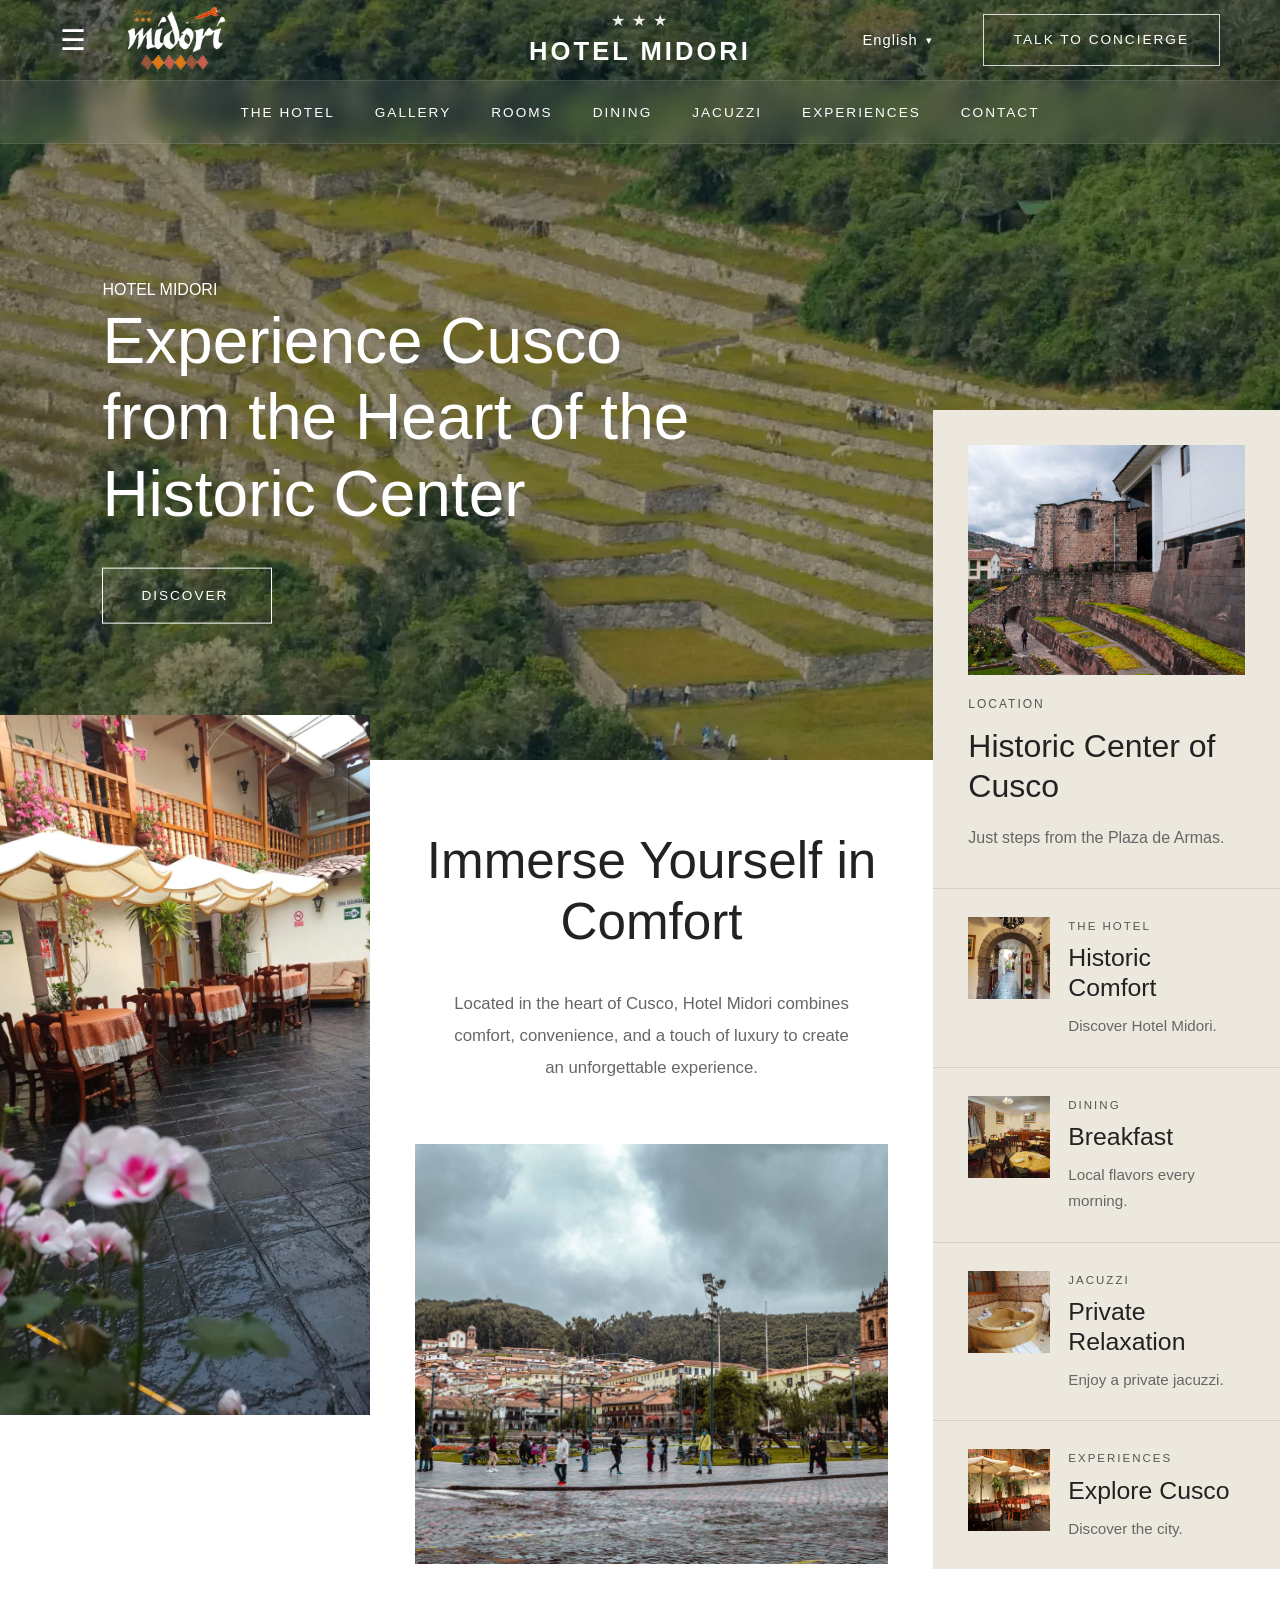
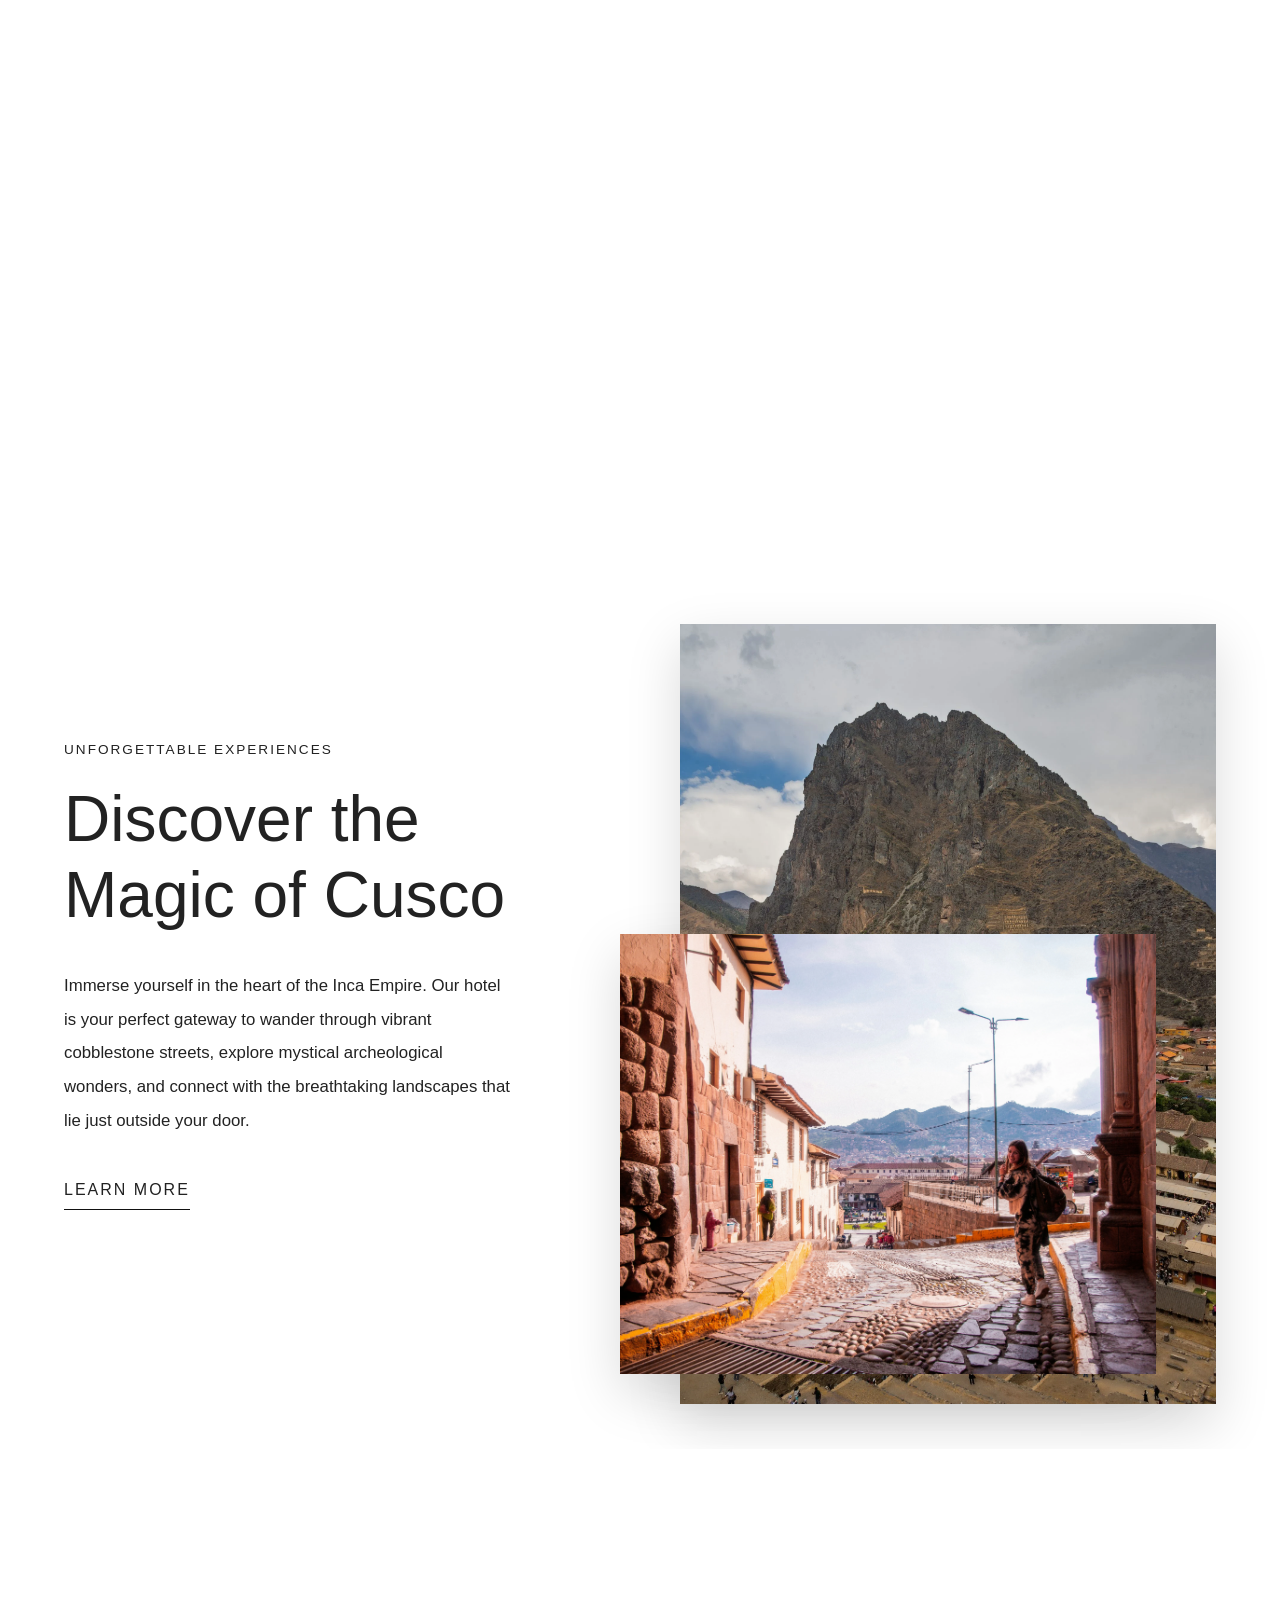
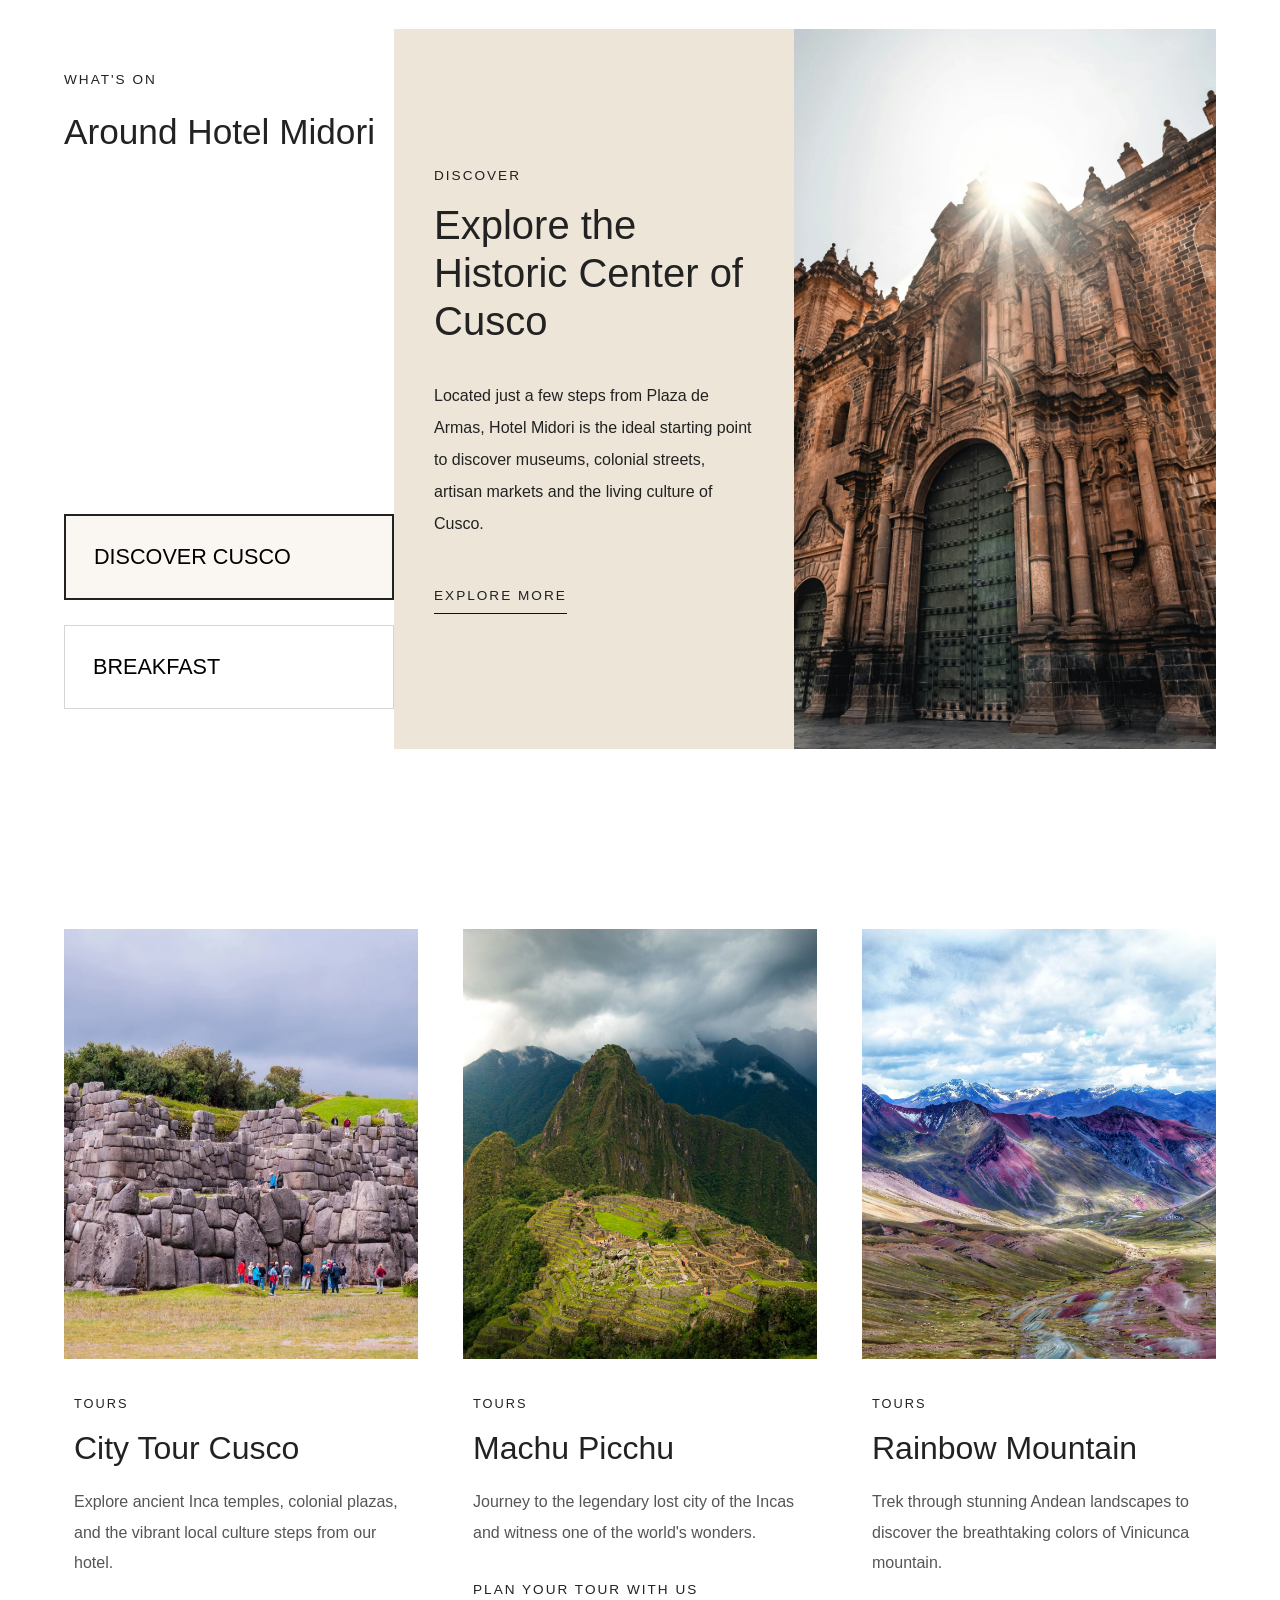
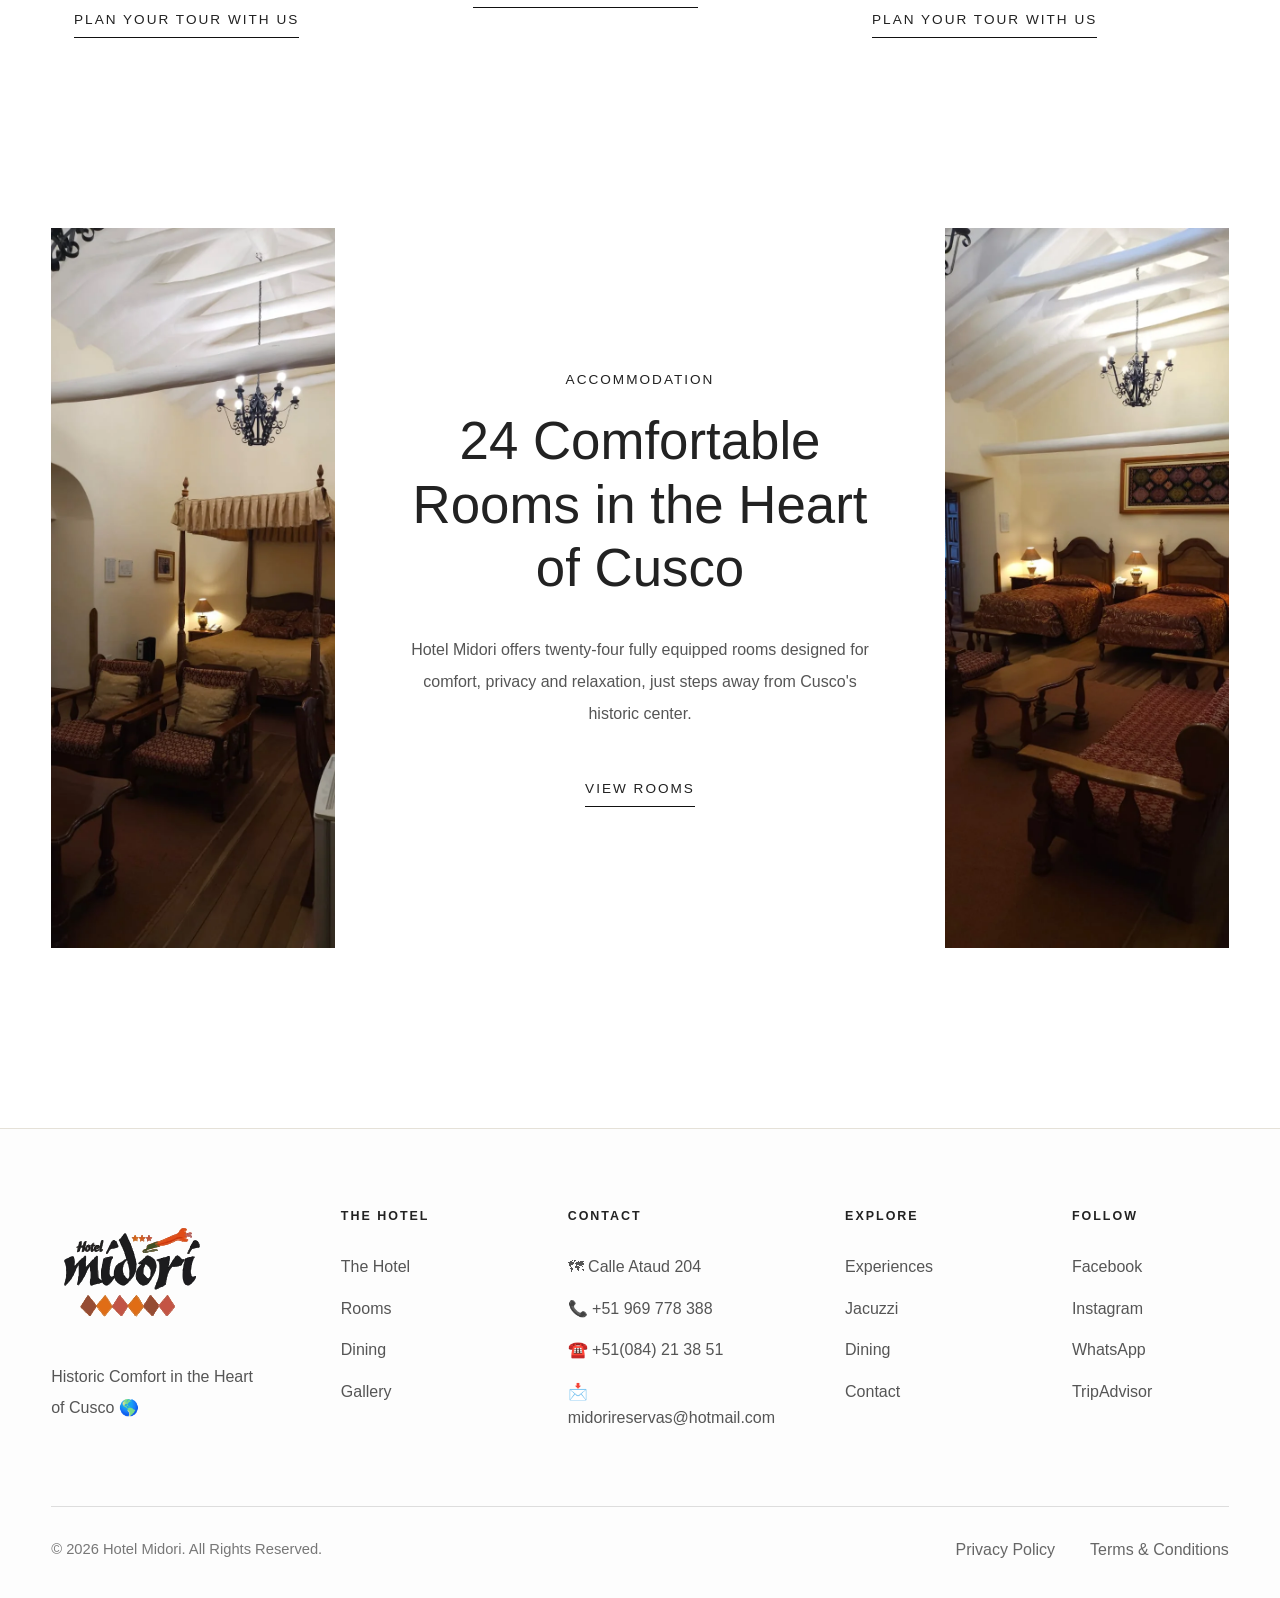
==== commit 8c5d917e: "optimizacion de videos index y etiquetas preload" ====
--- a/index.html
+++ b/index.html
@@ -402,7 +402,7 @@
     <!-- HERO -->
     <section class="hero">
 
-        <video autoplay muted loop playsinline>
+        <video poster="assets/img/discover/videoframe1.webp" preload="auto" muted loop playsinline>
             <source
                 src="assets/video/hero/hero-video.webm"
                 type="video/webm">
@@ -591,6 +591,8 @@
 <section class="about-midori" id="about-midori">
 
     <video
+        poster="assets/img/discover/videoframe2.webp"
+        preload="none"
         class="about-video"
         autoplay
         muted
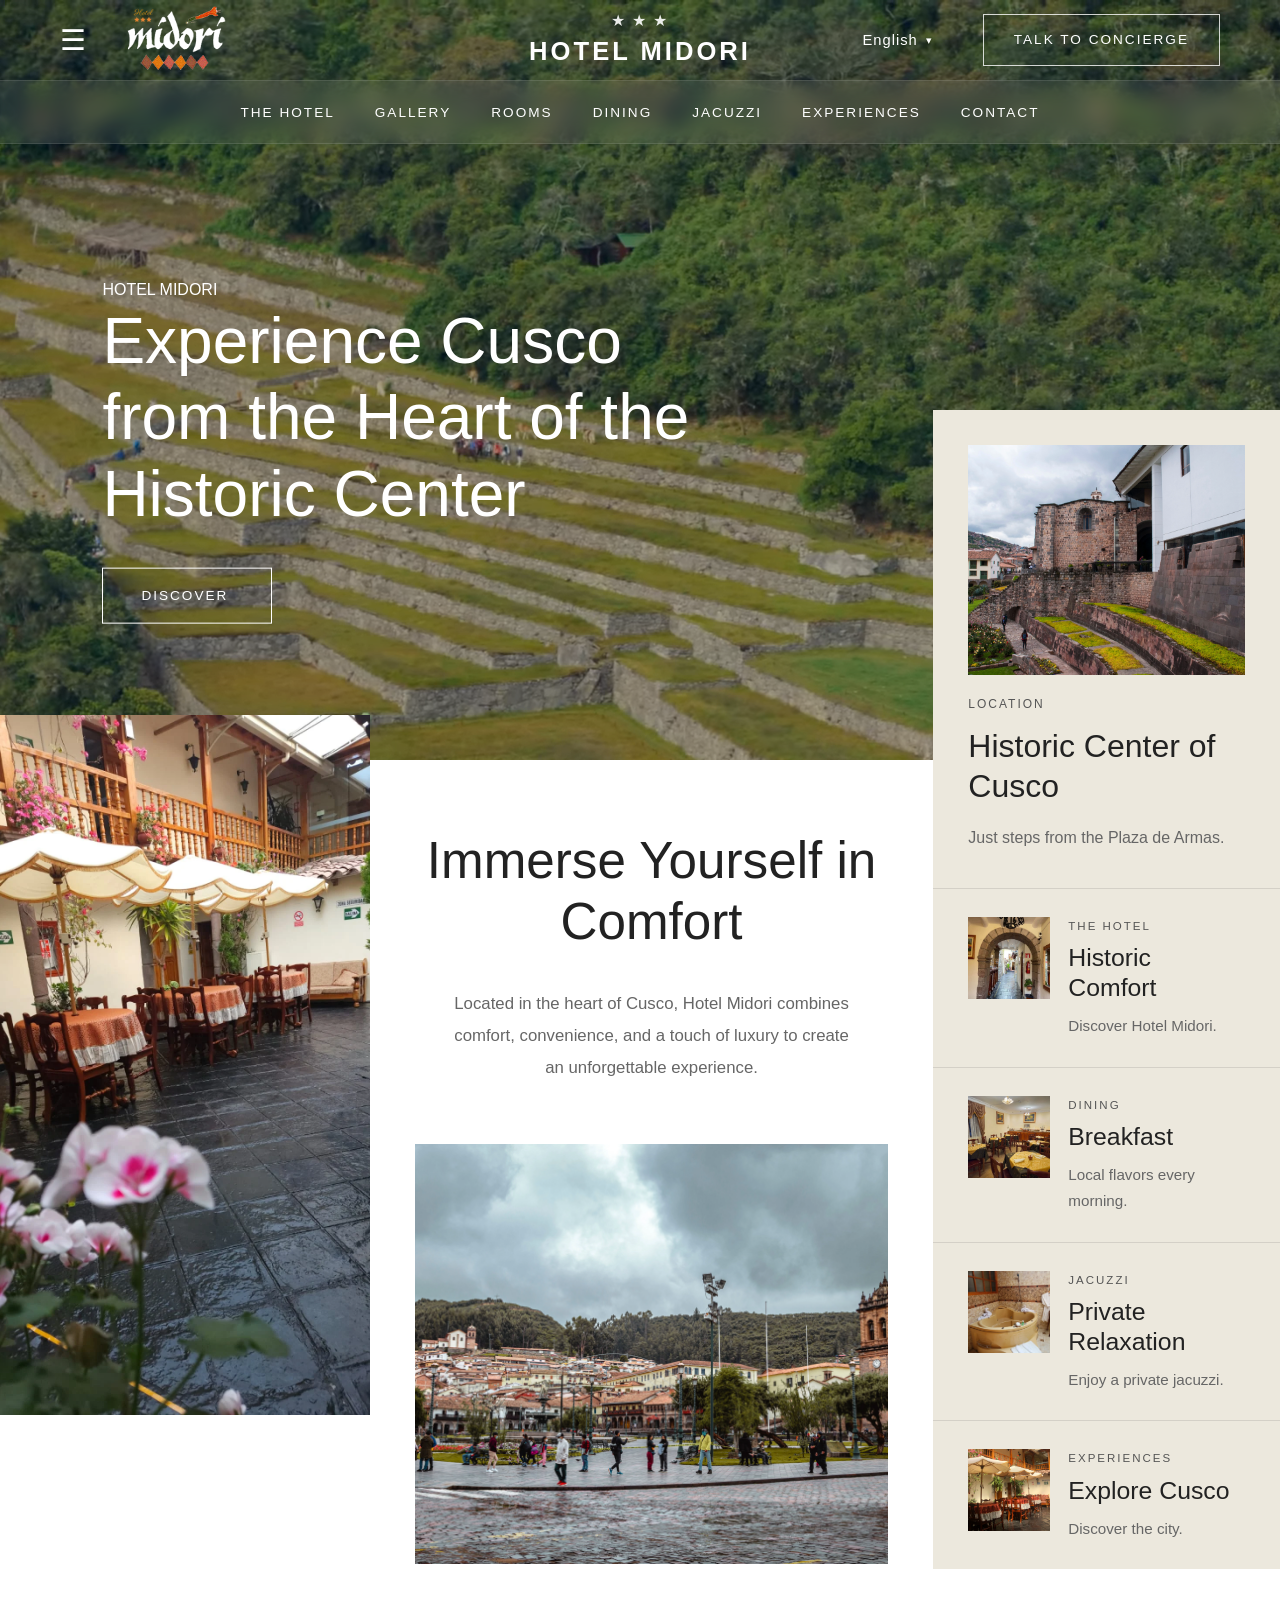
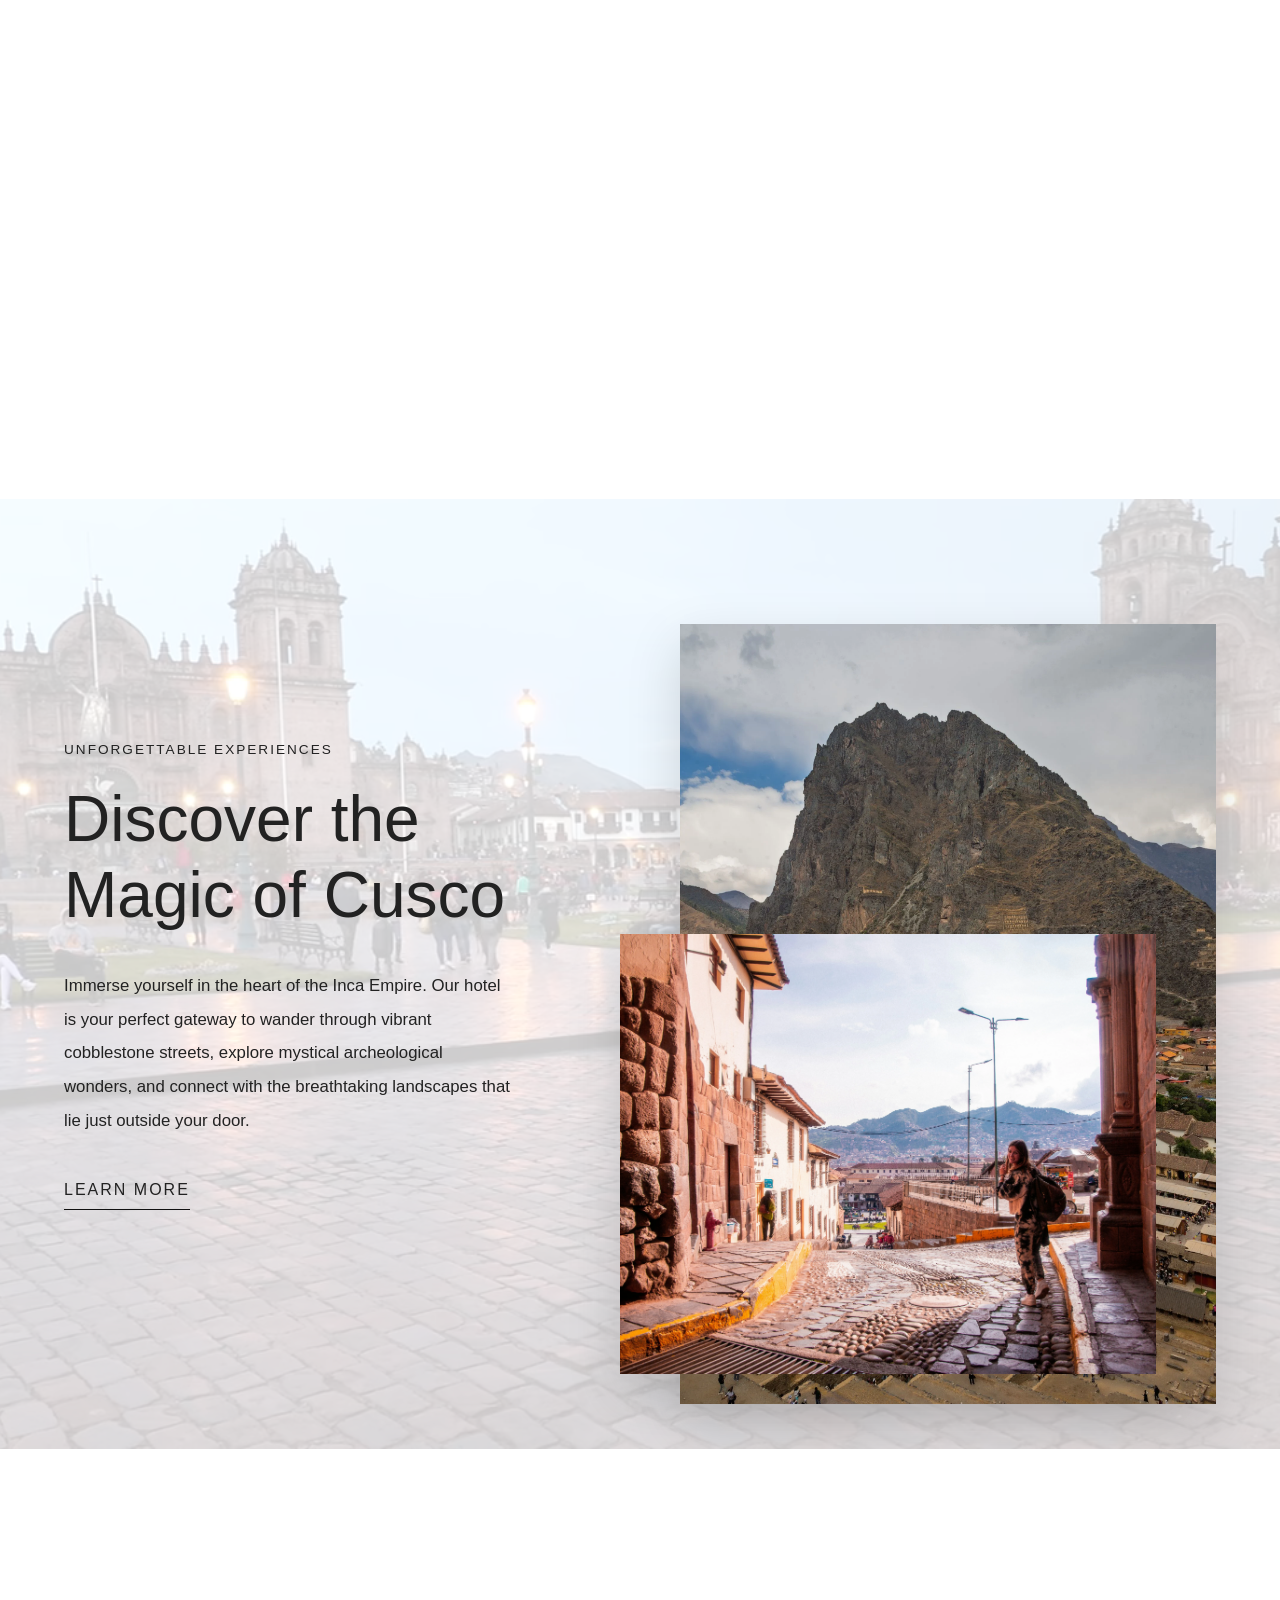
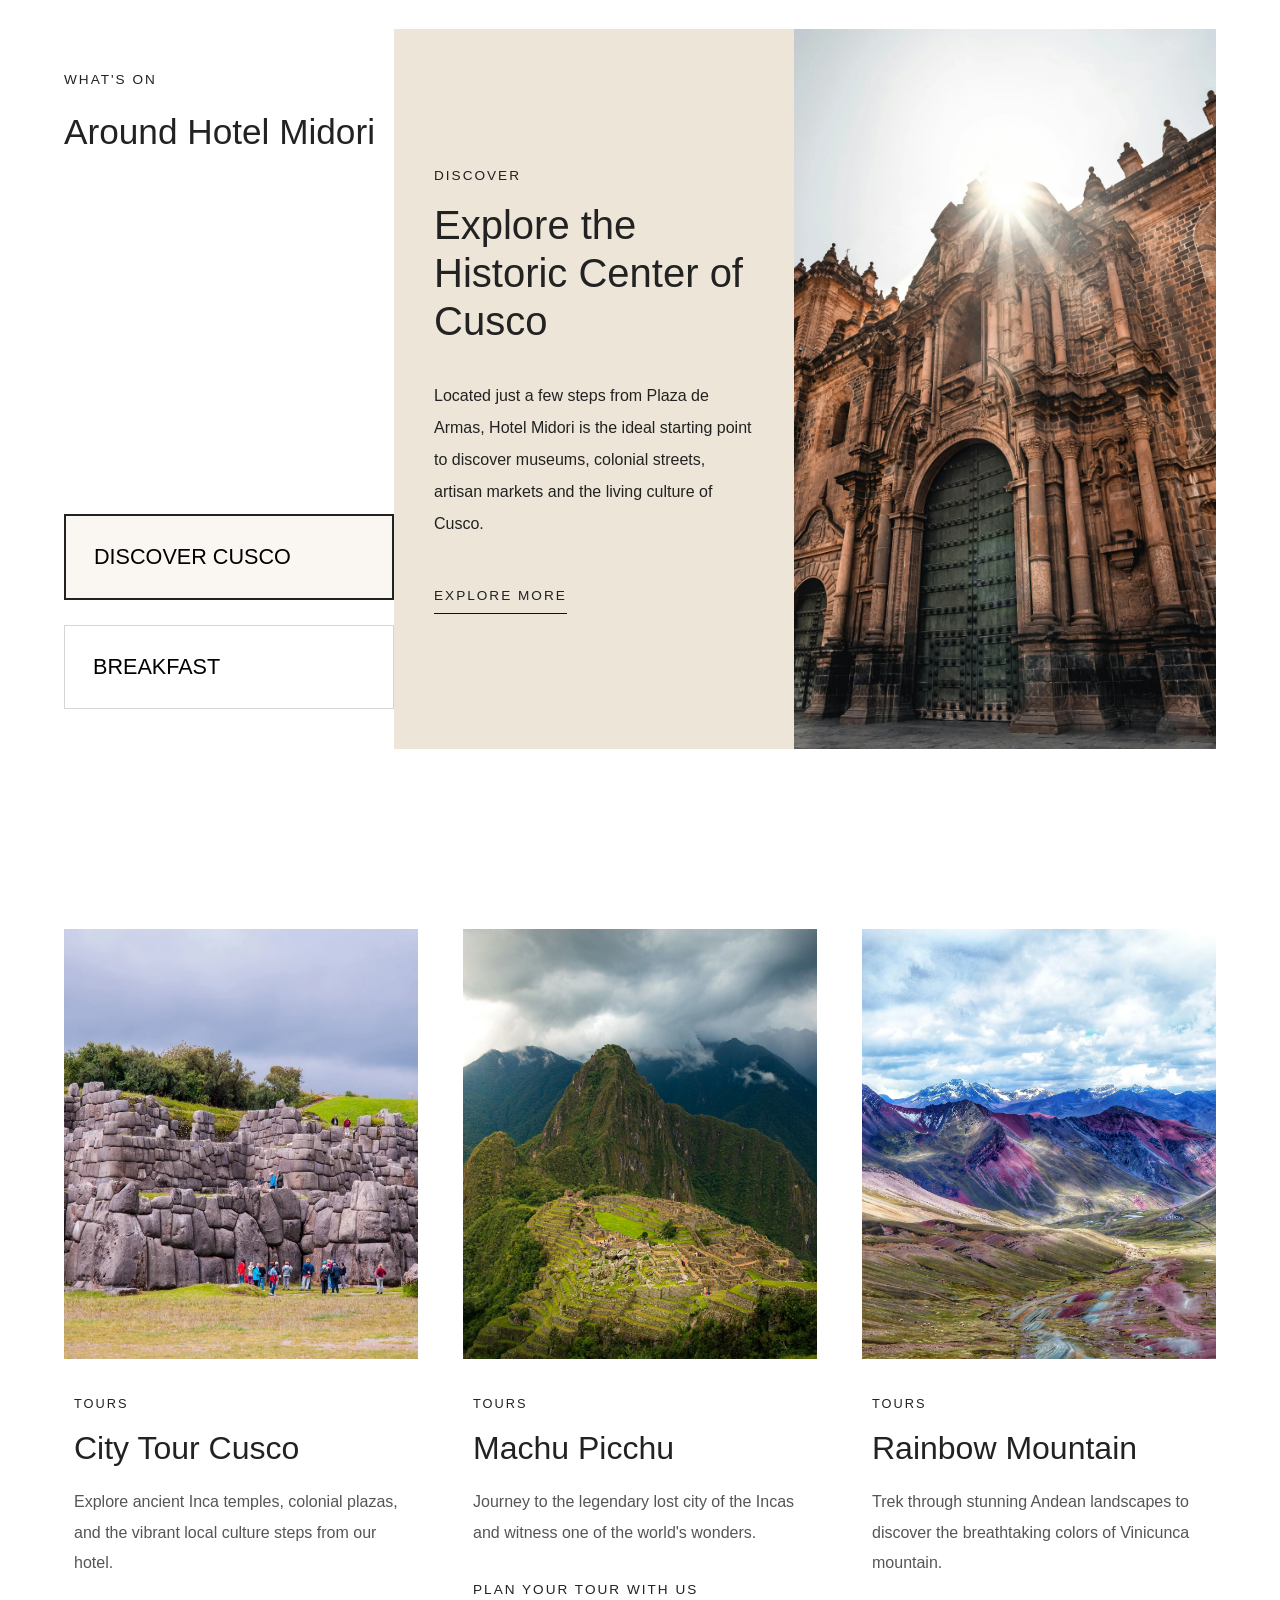
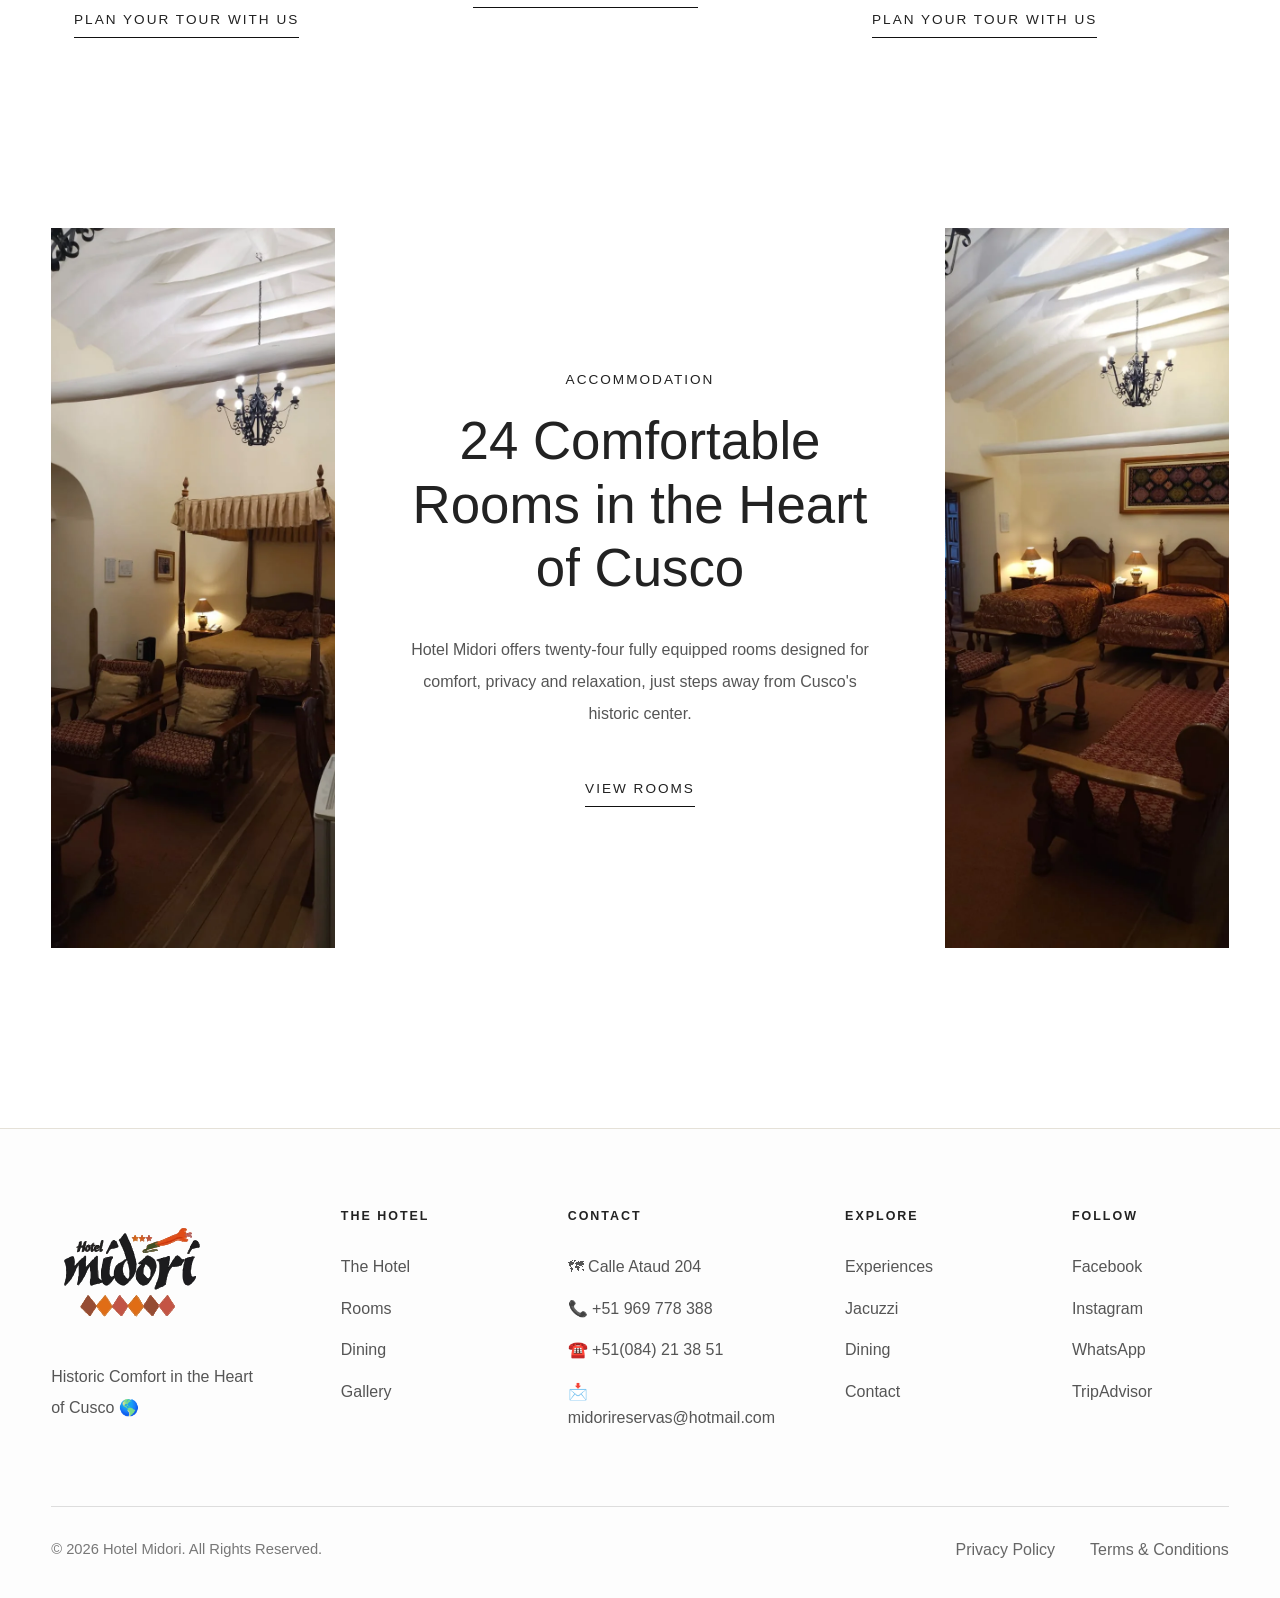
==== commit c61364f9: "volver agregar etiqueta autoplay en video hero" ====
--- a/index.html
+++ b/index.html
@@ -402,7 +402,8 @@
     <!-- HERO -->
     <section class="hero">
 
-        <video poster="assets/img/discover/videoframe1.webp" preload="auto" muted loop playsinline>
+        <video poster="assets/img/discover/videoframe1.webp" 
+            preload="metadata" autoplay muted loop playsinline>
             <source
                 src="assets/video/hero/hero-video.webm"
                 type="video/webm">
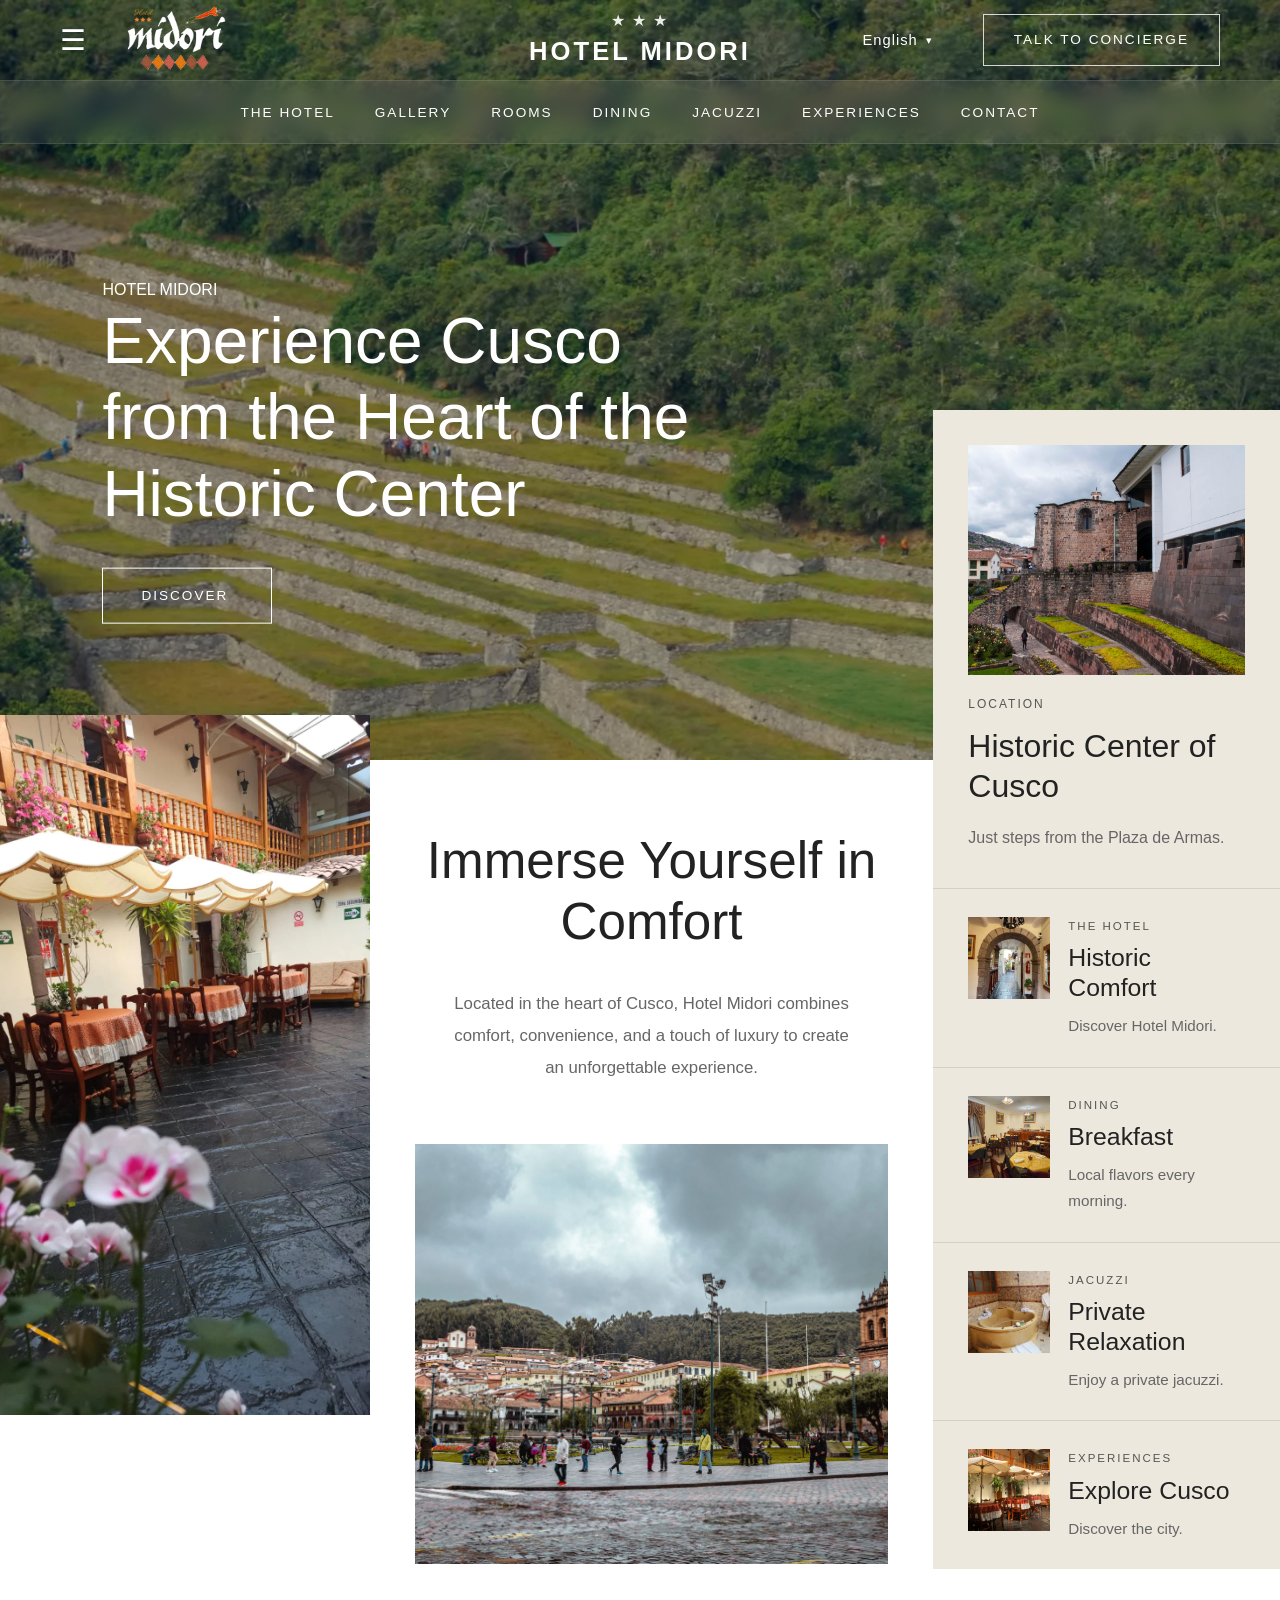
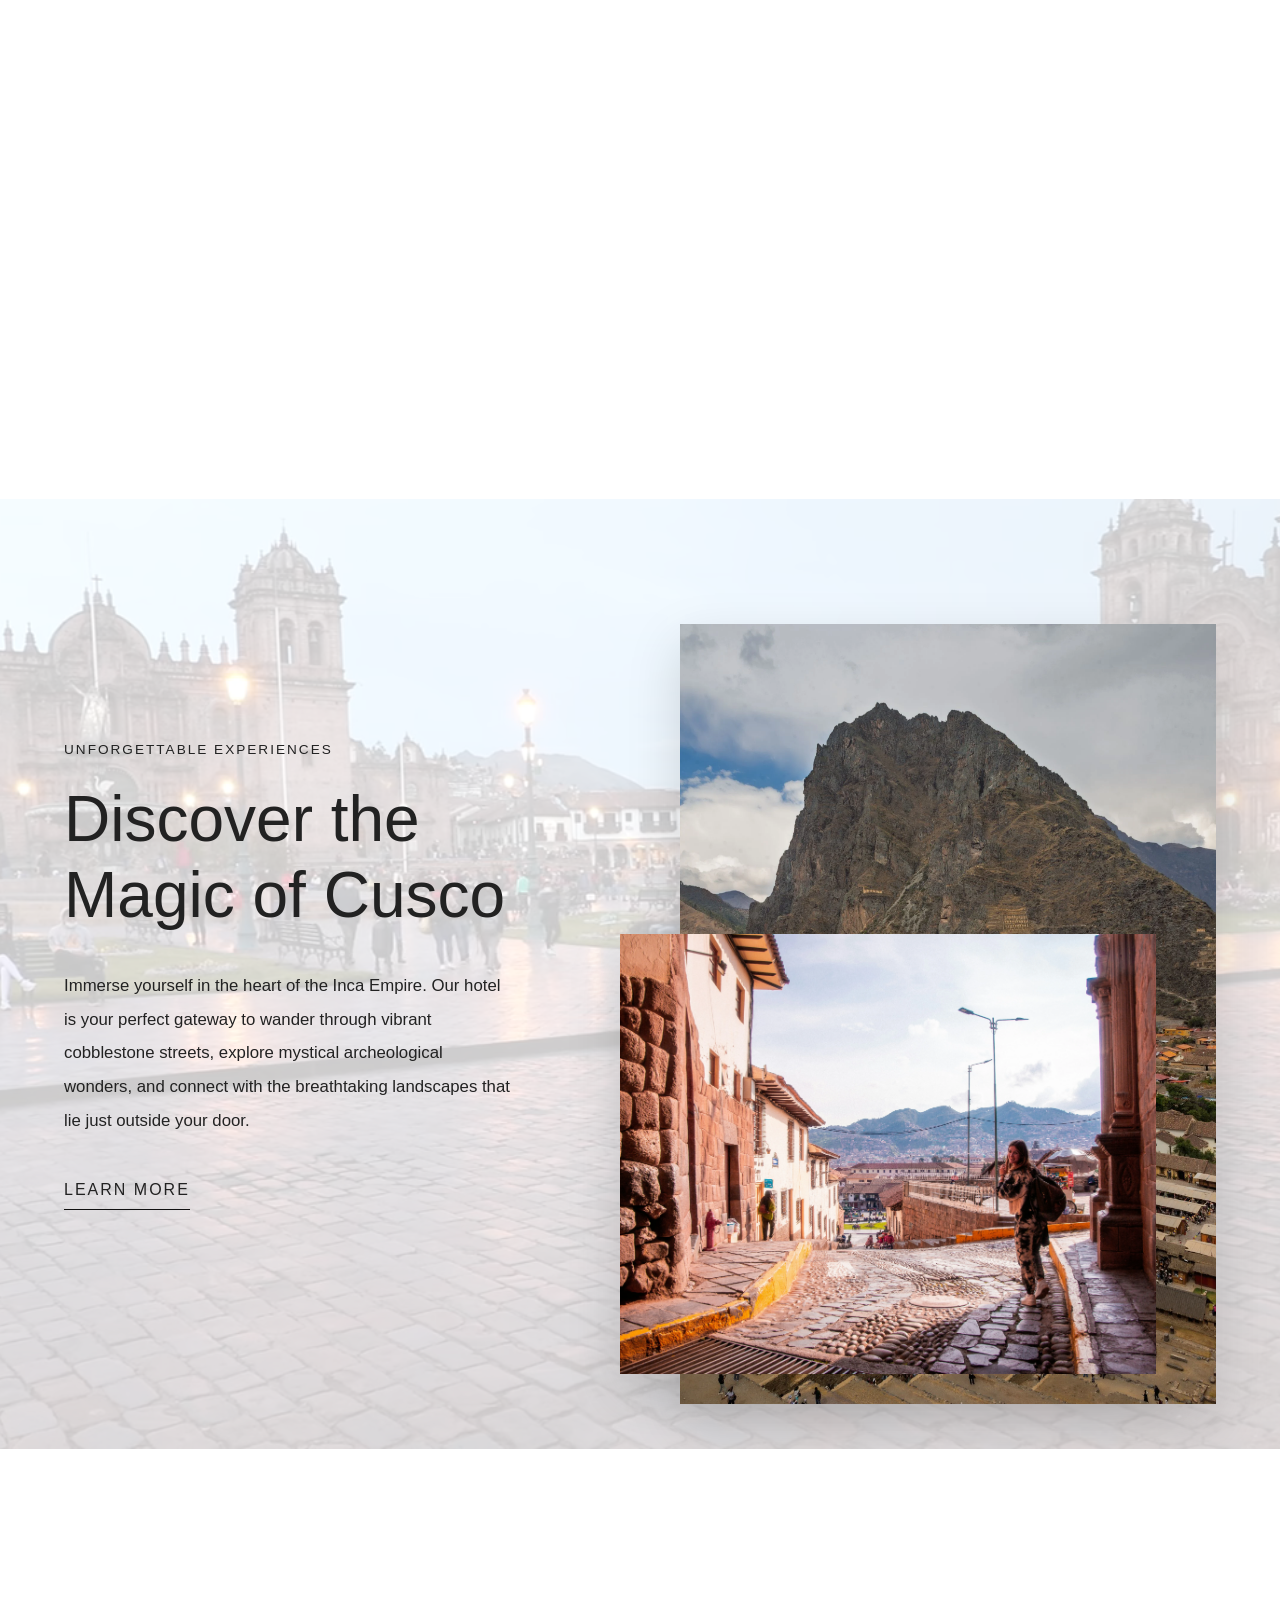
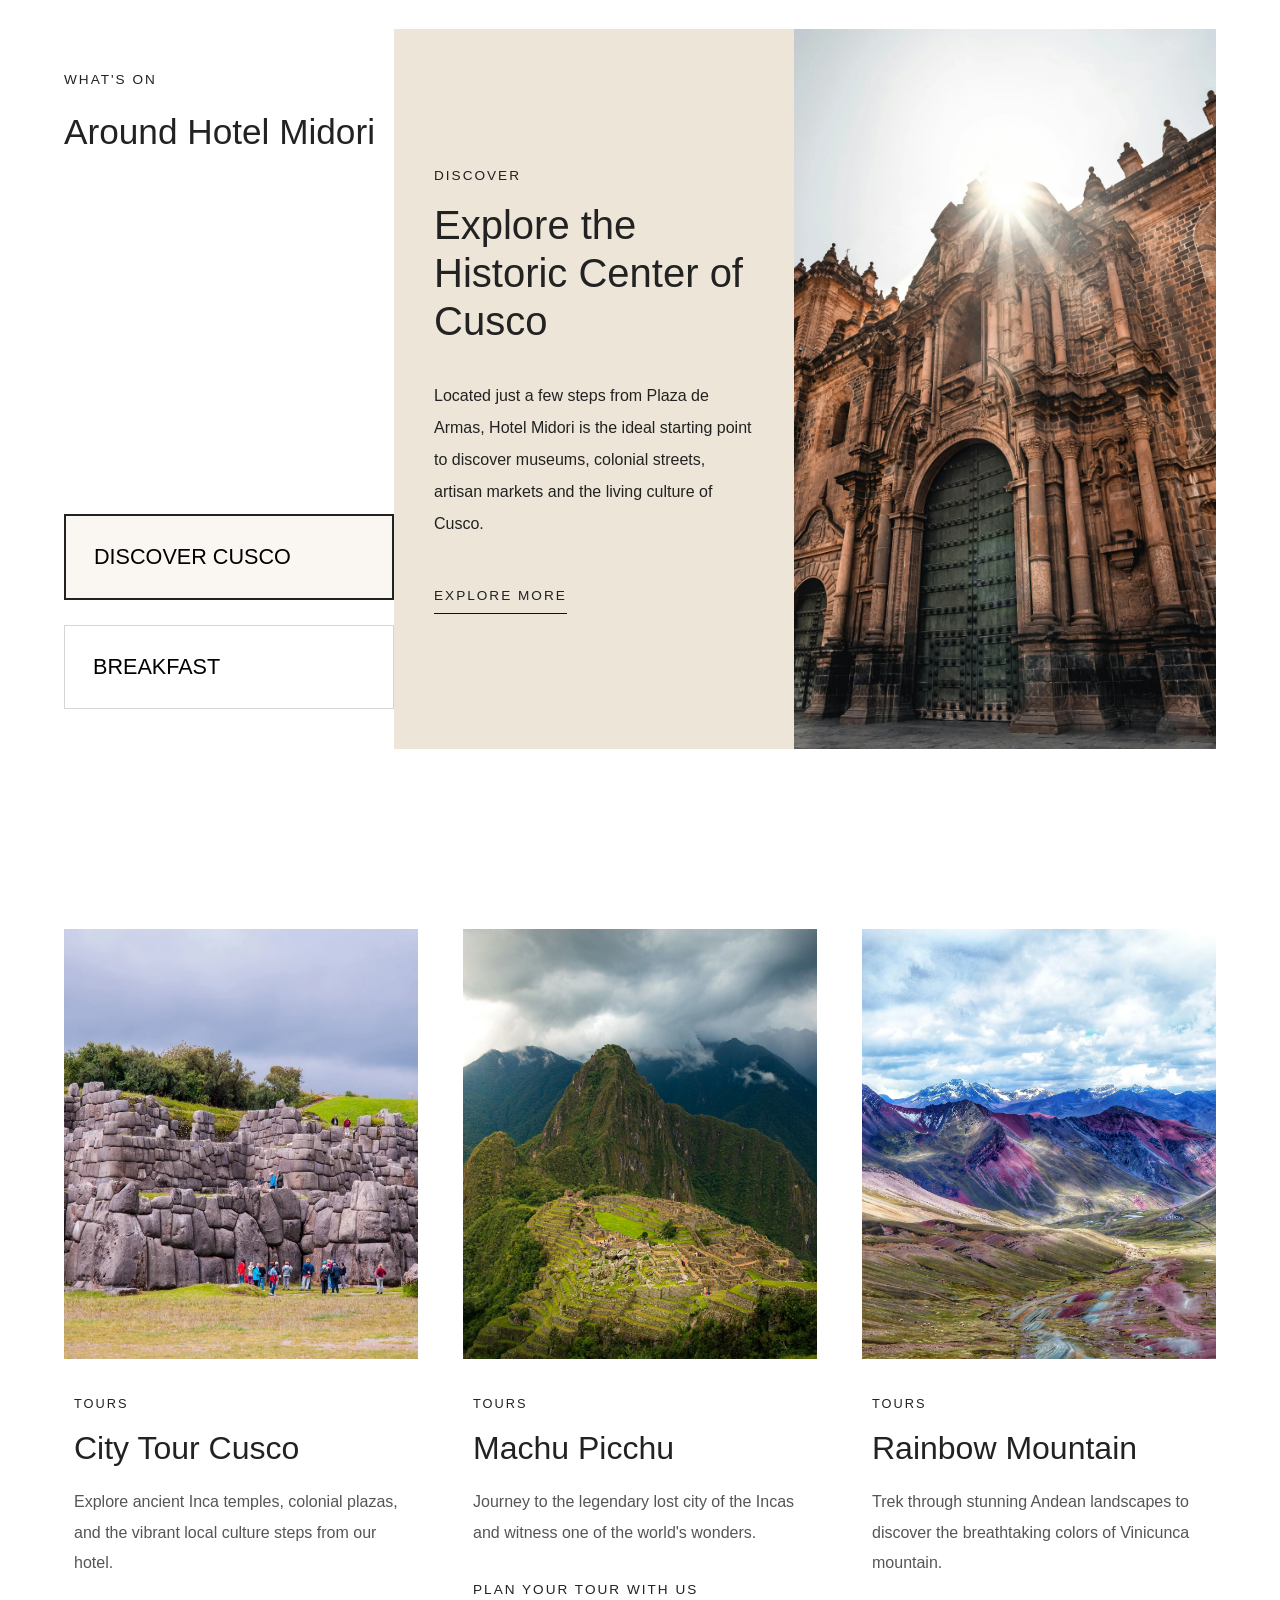
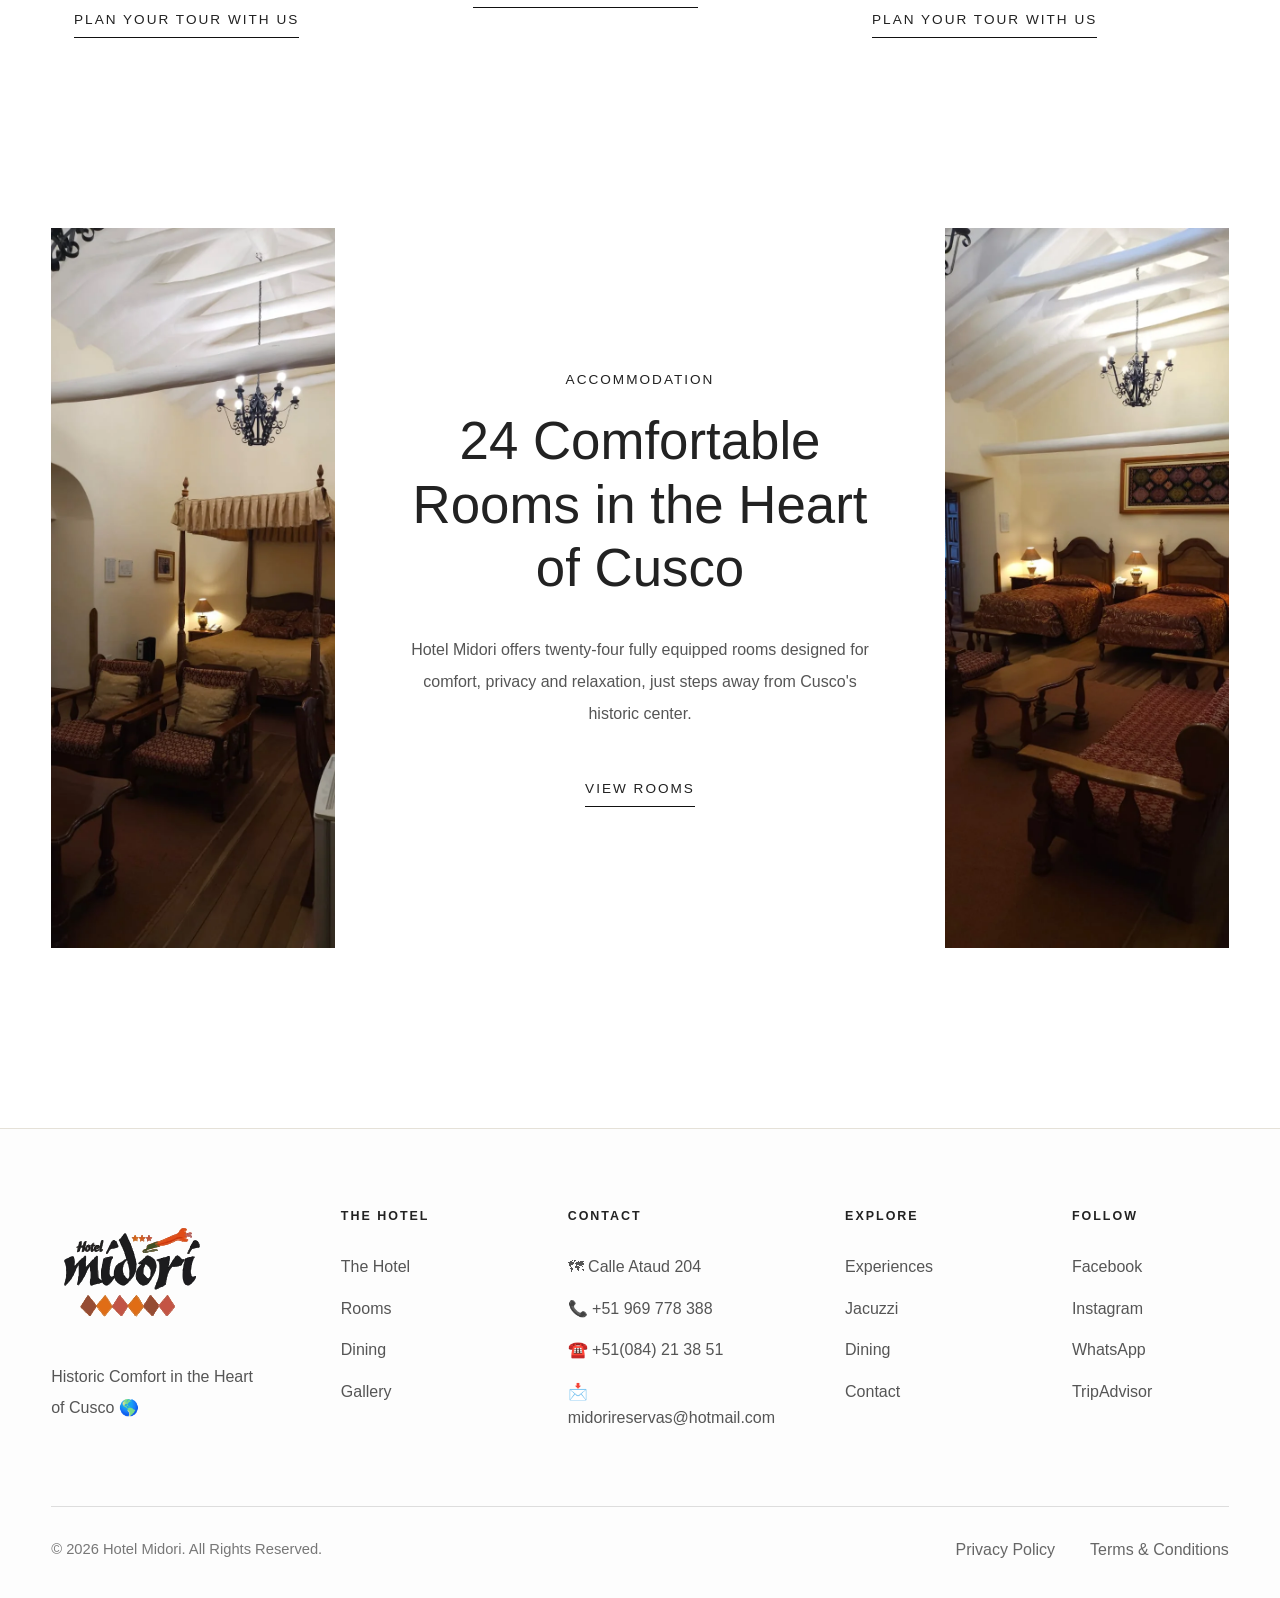
==== commit 29bec3ad: "index 'auto' agregar poster en video3 optimizado" ====
--- a/index.html
+++ b/index.html
@@ -403,7 +403,7 @@
     <section class="hero">
 
         <video poster="assets/img/discover/videoframe1.webp" 
-            preload="metadata" autoplay muted loop playsinline>
+            preload="auto" autoplay muted loop playsinline>
             <source
                 src="assets/video/hero/hero-video.webm"
                 type="video/webm">
